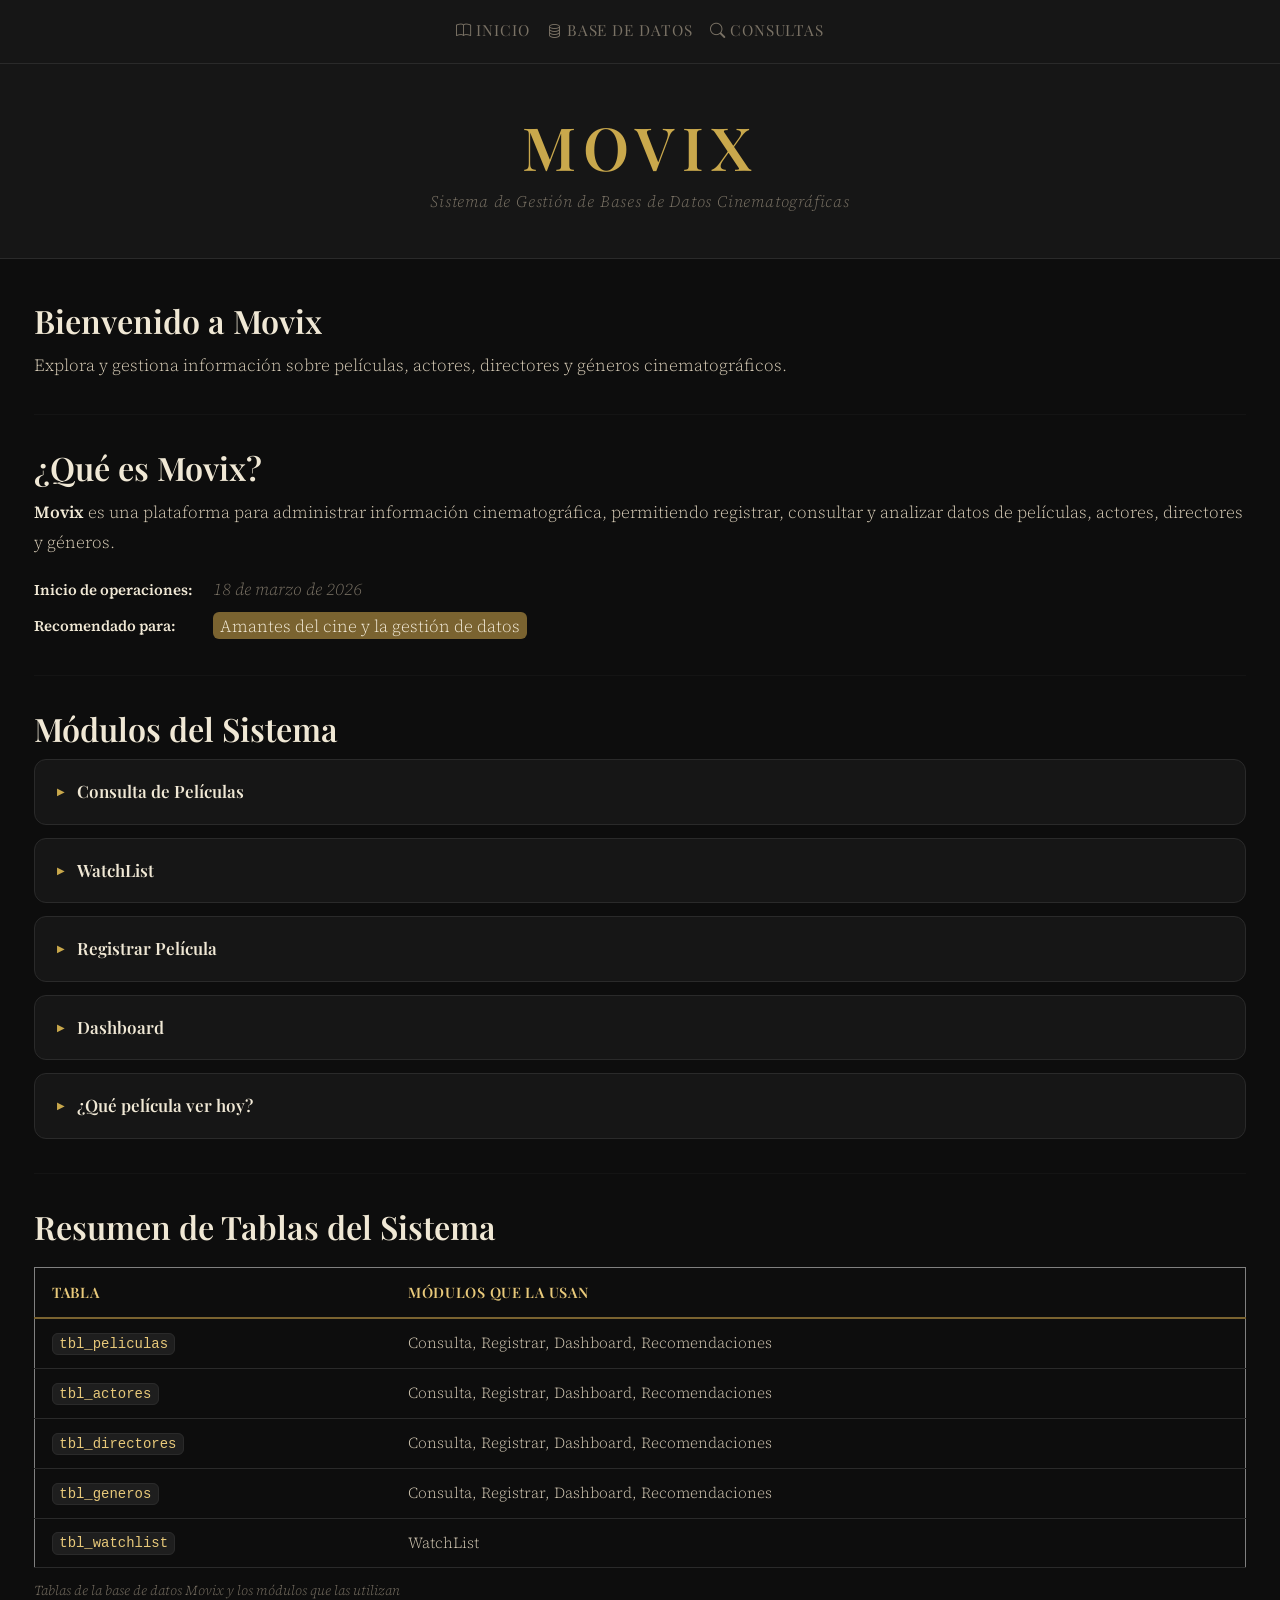
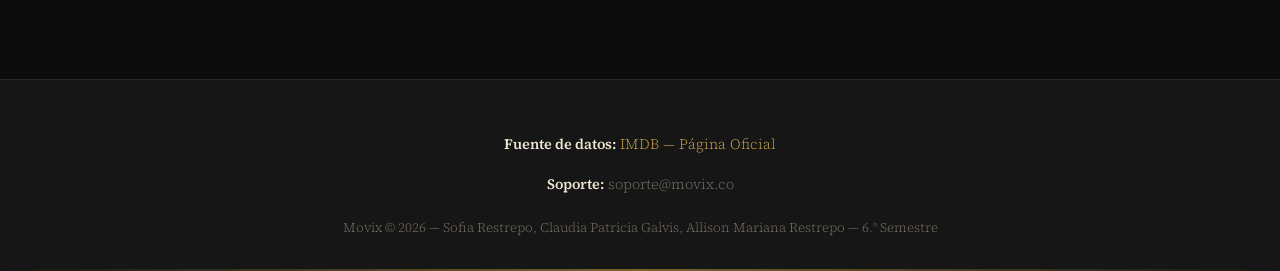
==== portal-bd-movies/index.html @ a79e31c7 "navbar en bootstrap y responsive en formulario.html" ====
<!DOCTYPE html>
<html lang="es">
<head>
    <meta charset="UTF-8">
    <meta name="viewport" content="width=device-width, initial-scale=1.0">
    <meta name="description" content="MOVIX — Sistema de gestión de información cinematográfica que permite registrar, consultar y analizar datos de películas">
    <meta name="keywords" content="base de datos, movies, peliculas, IMDB">
    <meta name="author" content="Sofia Restrepo, Claudia Patricia Galvis, Allison Mariana Restrepo — 6.° Semestre">

    <link rel="stylesheet" href="https://cdn.jsdelivr.net/npm/bootstrap@5.3.3/dist/css/bootstrap.min.css">

    <link href="https://cdn.jsdelivr.net/npm/bootstrap-icons/font/bootstrap-icons.css" rel="stylesheet">
    
    <link rel="stylesheet" href="../css/estilos.css">    <title>Movix — Gestión Cinematográfica</title>
</head>
<body>

    <header>
            <h1>Movix</h1>
            <p>Sistema de Gestión de Bases de Datos Cinematográficas</p>
    </header>

    <nav class="navbar navbar-expand-md fixed-top" style="background-color: var(--surface); border-bottom: 1px solid var(--border);">
        <div class="container">

            <a class="navbar-brand" href="#">Movix</a>

            <button class="navbar-toggler" type="button" data-bs-toggle="collapse" data-bs-target="#menu">
            <i class="bi bi-list" style="color: var(--gold); font-size: 2.5rem;"></i></span>
            </button>

            <div class="collapse navbar-collapse" id="menu">
            <ul class="navbar-nav mx-auto">
                <li class="nav-item">
                <a class="nav-link" href="index.html"><i class="bi bi-book me-1"></i>Inicio</a>
                </li>
                <li class="nav-item">
                <a class="nav-link" href="tablas.html"><i class="bi bi-database me-1"></i>Base de Datos</a>
                </li>
                <li class="nav-item">
                <a class="nav-link" href="formulario.html"><i class="bi bi-search me-1"></i>Consultas</a>
                </li>
            </ul>
            </div>

        </div>
    </nav>

    <main>

        <section aria-labelledby="bienvenida-titulo">
            <h2 id="bienvenida-titulo">Bienvenido a Movix</h2>
            <p>Explora y gestiona información sobre películas, actores, directores y géneros cinematográficos.</p>
            <hr>
        </section>

        <section aria-labelledby="que-es-titulo">
            <h2 id="que-es-titulo">¿Qué es Movix?</h2>
            <p>
                <strong>Movix</strong> es una plataforma para administrar información cinematográfica,
                permitiendo registrar, consultar y analizar datos de películas, actores, directores y géneros.
            </p>

            <dl>
                <dt><strong>Inicio de operaciones:</strong></dt>
                <dd><time datetime="2026-03-18">18 de marzo de 2026</time></dd>

                <dt><strong>Recomendado para:</strong></dt>
                <dd><mark>Amantes del cine y la gestión de datos</mark></dd>
            </dl>

            <hr>
        </section>

        <section aria-labelledby="modulos-titulo">
            <h2 id="modulos-titulo">Módulos del Sistema</h2>

            <details>
                <summary><strong>Consulta de Películas</strong></summary>
                <p>Permite consultar información detallada sobre películas,
                    incluyendo título, director, actores, género y calificación según IMDB.</p>
                <p><strong>Tablas relacionadas:</strong></p>
                <ul>
                    <li><code>tbl_peliculas</code></li>
                    <li><code>tbl_actores</code></li>
                    <li><code>tbl_directores</code></li>
                    <li><code>tbl_generos</code></li>
                </ul>
            </details>

            <details>
                <summary><strong>WatchList</strong></summary>
                <p>Permite a los usuarios agregar películas a una lista de seguimiento personalizada.</p>
                <p><strong>Tablas relacionadas:</strong></p>
                <ul>
                    <li><code>tbl_watchlist</code></li>
                </ul>
            </details>

            <details>
                <summary><strong>Registrar Película</strong></summary>
                <p>Permite al administrador agregar películas al catálogo del sistema.</p>
                <p><strong>Tablas relacionadas:</strong></p>
                <ul>
                    <li><code>tbl_peliculas</code></li>
                    <li><code>tbl_actores</code></li>
                    <li><code>tbl_directores</code></li>
                    <li><code>tbl_generos</code></li>
                </ul>
            </details>

            <details>
                <summary><strong>Dashboard</strong></summary>
                <p>Permite al usuario visualizar estadísticas y métricas sobre el catálogo de películas.</p>
                <p><strong>Tablas relacionadas:</strong></p>
                <ul>
                    <li><code>tbl_peliculas</code></li>
                    <li><code>tbl_actores</code></li>
                    <li><code>tbl_directores</code></li>
                    <li><code>tbl_generos</code></li>
                </ul>
            </details>

            <details>
                <summary><strong>¿Qué película ver hoy?</strong></summary>
                <p>Permite al usuario ver recomendaciones basadas en sus preferencias de género, director y actor.</p>
                <p><strong>Tablas relacionadas:</strong></p>
                <ul>
                    <li><code>tbl_peliculas</code></li>
                    <li><code>tbl_actores</code></li>
                    <li><code>tbl_directores</code></li>
                    <li><code>tbl_generos</code></li>
                </ul>
            </details>

            <hr>
        </section>

        <section aria-labelledby="tablas-titulo">
            <h2 id="tablas-titulo">Resumen de Tablas del Sistema</h2>
            <table border="1">
                <caption>Tablas de la base de datos Movix y los módulos que las utilizan</caption>
                <thead>
                    <tr>
                        <th scope="col">Tabla</th>
                        <th scope="col">Módulos que la usan</th>
                    </tr>
                </thead>
                <tbody>
                    <tr>
                        <td><code>tbl_peliculas</code></td>
                        <td>Consulta, Registrar, Dashboard, Recomendaciones</td>
                    </tr>
                    <tr>
                        <td><code>tbl_actores</code></td>
                        <td>Consulta, Registrar, Dashboard, Recomendaciones</td>
                    </tr>
                    <tr>
                        <td><code>tbl_directores</code></td>
                        <td>Consulta, Registrar, Dashboard, Recomendaciones</td>
                    </tr>
                    <tr>
                        <td><code>tbl_generos</code></td>
                        <td>Consulta, Registrar, Dashboard, Recomendaciones</td>
                    </tr>
                    <tr>
                        <td><code>tbl_watchlist</code></td>
                        <td>WatchList</td>
                    </tr>
                </tbody>
            </table>
        </section>

    </main>

    <footer>
        <hr>
        <p>
            <strong>Fuente de datos:</strong>
            <a href="https://www.imdb.com/es/" target="_blank">
                IMDB — Página Oficial
            </a>
        </p>
        <address>
            <strong>Soporte:</strong> soporte@movix.co
        </address>
        <p><small>Movix &copy; 2026 — Sofia Restrepo, Claudia Patricia Galvis, Allison Mariana Restrepo &mdash; 6.° Semestre</small></p>
    </footer>

    <script src="https://cdn.jsdelivr.net/npm/bootstrap@5.3.3/dist/js/bootstrap.bundle.min.js"></script>
</body>
</html>
---- css/estilos.css ----
/* ============================================================
   MOVIX — Gestión Cinematográfica
   Paleta: Sala de cine — negro profundo, crema cálida, ámbar dorado
   Tipografía: Playfair Display (display) + Source Serif 4 (body)
   ============================================================ */

@import url('https://fonts.googleapis.com/css2?family=Playfair+Display:wght@400;600;700&family=Source+Serif+4:ital,wght@0,300;0,400;1,300&display=swap');

/* ── Variables ─────────────────────────────────────────────── */
:root {
  --bg:          #0d0d0d;
  --surface:     #161616;
  --surface-2:   #1e1e1e;
  --border:      #2a2a2a;

  --gold:        #c9a84c;
  --gold-light:  #e8c97a;
  --gold-dim:    #7a6330;

  --cream:       #f0e8d5;
  --text:        #d4c9b4;
  --text-muted:  #7a7265;

  --font-display: 'Playfair Display', Georgia, serif;
  --font-body:    'Source Serif 4', Georgia, serif;

  --radius:      6px;
  --radius-lg:   12px;
  --transition:  180ms ease;
  
  --nav-height:    60px;
  --nav-height-2:  140px;
  
}

/* ── Reset básico ──────────────────────────────────────────── */
*, *::before, *::after {
  box-sizing: border-box;
  margin: 0;
  padding: 0;
}

/* ── Base ──────────────────────────────────────────────────── */
html {
  font-size: 17px;
  scroll-behavior: smooth;
}

body {
  background-color: var(--bg);
  color: var(--text);
  font-family: var(--font-body);
  font-weight: 300;
  line-height: 1.75;
  min-height: 100vh;
  display: flex;
  flex-direction: column;
  padding-top: var(--nav-height);
}

/* ── Tipografía ────────────────────────────────────────────── */
h1, h2, h3, h4 {
  font-family: var(--font-display);
  color: var(--cream);
  line-height: 1.2;
  font-weight: 600;
}

h1 { font-size: clamp(2.4rem, 5vw, 3.5rem); letter-spacing: 0.04em; }
h2 { font-size: clamp(1.4rem, 3vw, 1.9rem); margin-bottom: 0.6rem; }
h3 { font-size: 1.2rem; }

p { margin-bottom: 0.9rem; }
p:last-child { margin-bottom: 0; }

a {
  color: var(--gold);
  text-decoration: none;
  transition: color var(--transition);
}
a:hover { color: var(--gold-light); text-decoration: underline; }

strong { color: var(--cream); font-weight: 600; }
code {
  font-family: 'Courier New', monospace;
  font-size: 0.82rem;
  background: var(--surface-2);
  color: var(--gold-light);
  padding: 0.15em 0.45em;
  border-radius: var(--radius);
  border: 1px solid var(--border);
}
mark {
  background: var(--gold-dim);
  color: var(--cream);
  padding: 0.1em 0.4em;
  border-radius: var(--radius);
}
time { color: var(--text-muted); font-style: italic; }

/* ── Divisores ─────────────────────────────────────────────── */
hr {
  border: none;
  border-top: 1px solid var(--border);
  margin: 2rem 0;
}

/* ── Header ────────────────────────────────────────────────── */
header {
  background: var(--surface);
  border-bottom: 1px solid var(--border);
  text-align: center;
  padding: 3rem 2rem 2.5rem;
  position: relative;
  overflow: hidden;

}

/* Decoración: raya dorada superior */
header::before {
  content: '';
  position: absolute;
  top: 0; left: 0; right: 0;
  height: 3px;
  background: linear-gradient(90deg, transparent, var(--gold), transparent);
}

header h1 {
  color: var(--gold);
  letter-spacing: 0.12em;
  text-transform: uppercase;
  margin-bottom: 0.3rem;
}

header p {
  color: var(--text-muted);
  font-style: italic;
  font-size: 0.95rem;
  letter-spacing: 0.05em;
  margin: 0;
}

/* ── Nav ───────────────────────────────────────────────────── */
/* NAV contenedor */
.navbar {
  background: var(--surface) !important;
  padding: 0 2rem;
  border-bottom: 1px solid var(--border);
}

/* UL */
.navbar-nav {
  max-width: 860px;
  margin: 0 auto;
}

/* LINKS (aquí está la clave) */
.navbar .nav-link {
  padding: 1rem 1.4rem;
  color: var(--text-muted) !important;
  font-family: var(--font-display);
  font-size: 0.9rem;
  letter-spacing: 0.06em;
  text-transform: uppercase;
  border-bottom: 2px solid transparent;
  transition: color var(--transition), border-color var(--transition);
}

/* HOVER */
.navbar .nav-link:hover,
.navbar .nav-link:focus {
  color: var(--gold) !important;
  border-bottom-color: var(--gold);
}

/* ── Main ──────────────────────────────────────────────────── */
main {
  flex: 1;
  width: 100%;
  margin: 0 auto;
  padding: 2.5rem 2rem;
}

/* ── Sections ──────────────────────────────────────────────── */
section {
  margin-bottom: 1.5rem;
}

/* ── DL (definiciones) ─────────────────────────────────────── */
dl {
  display: grid;
  grid-template-columns: auto 1fr;
  gap: 0.4rem 1.2rem;
  margin: 1rem 0;
}
dt { color: var(--text-muted); font-size: 0.88rem; align-self: center; }
dd { margin: 0; }

/* ── Details / Summary ─────────────────────────────────────── */
details {
  background: var(--surface);
  border: 1px solid var(--border);
  border-radius: var(--radius-lg);
  margin-bottom: 0.75rem;
  transition: border-color var(--transition);
}

details:hover { border-color: var(--gold-dim); }
details[open] { border-color: var(--gold-dim); }

summary {
  padding: 1rem 1.3rem;
  cursor: pointer;
  list-style: none;
  display: flex;
  align-items: center;
  gap: 0.7rem;
  color: var(--cream);
  font-family: var(--font-display);
  font-size: 1rem;
  user-select: none;
}

summary::-webkit-details-marker { display: none; }

/* Ícono personalizado ▶ / ▼ */
summary::before {
  content: '▶';
  font-size: 0.6rem;
  color: var(--gold);
  transition: transform var(--transition);
  flex-shrink: 0;
}
details[open] > summary::before { transform: rotate(90deg); }

details > *:not(summary) {
  padding: 0 1.3rem 1.2rem;
}

details ul {
  list-style: none;
  margin-top: 0.6rem;
  display: flex;
  flex-wrap: wrap;
  gap: 0.4rem;
}

details ul li { display: inline; }

.navbar .nav-link:hover,
.navbar .nav-link:focus {
  text-decoration: none;
}

.navbar-brand {
  display: none;
}

/* ── Tabla ─────────────────────────────────────────────────── */
table {
  width: 100%;
  border-collapse: collapse;
  margin-top: 1.2rem;
  font-size: 0.9rem;
}

caption {
  caption-side: bottom;
  text-align: left;
  color: var(--text-muted);
  font-style: italic;
  font-size: 0.8rem;
  padding-top: 0.6rem;
}

thead tr {
  border-bottom: 2px solid var(--gold-dim);
}

th {
  font-family: var(--font-display);
  font-weight: 600;
  color: var(--gold-light);
  text-align: left;
  padding: 0.7rem 1rem;
  font-size: 0.85rem;
  letter-spacing: 0.05em;
  text-transform: uppercase;
}

td {
  padding: 0.65rem 1rem;
  border-bottom: 1px solid var(--border);
  color: var(--text);
}

tbody tr:hover td {
  background: var(--surface);
  color: var(--cream);
}

/* ── Footer ────────────────────────────────────────────────── */
footer {
  background: var(--surface);
  border-top: 1px solid var(--border);
  padding: 1.8rem 2rem;
  text-align: center;
  position: relative;
}

footer::before {
  content: '';
  position: absolute;
  bottom: 0; left: 0; right: 0;
  height: 2px;
  background: linear-gradient(90deg, transparent, var(--gold-dim), transparent);
}

footer hr { margin: 0 0 1.2rem; }
footer p, footer address { font-size: 0.85rem; color: var(--text-muted); font-style: normal; }
footer small { font-size: 0.78rem; }
footer a { font-size: 0.85rem; }

/* ── Forms ────────────────────────────────────────────── */
form {
  flex-direction: column;
  gap: 1.2rem;
  max-width: 520px;
}

.form-group {
  display: flex;
  flex-direction: column;
  gap: 0.45rem;
}

form label {
  font-size: 0.88rem;
  color: var(--text-muted);
  letter-spacing: 0.04em;
  text-transform: uppercase;
}

form input[type="text"],
form input[type="search"],
form input[type="email"],
form select,
form textarea {
  background: var(--surface-2);
  border: 1px solid var(--border);
  border-radius: var(--radius);
  color: var(--cream);
  font-family: var(--font-body);
  font-size: 0.95rem;
  padding: 0.65rem 1rem;
  outline: none;
  transition: border-color var(--transition), box-shadow var(--transition);
  width: 100%;
}

form input::placeholder { color: var(--text-muted); }

form input:focus,
form select:focus,
form textarea:focus {
  border-color: var(--gold-dim);
  box-shadow: 0 0 0 3px rgba(122, 99, 48, 0.25);
}

form button[type="submit"] {
  align-self: flex-start;
  background: transparent;
  border: 1px solid var(--gold-dim);
  border-radius: var(--radius);
  color: var(--gold);
  cursor: pointer;
  font-family: var(--font-display);
  font-size: 0.85rem;
  letter-spacing: 0.08em;
  padding: 0.65rem 1.6rem;
  text-transform: uppercase;
  transition: background var(--transition), color var(--transition), border-color var(--transition);
  margin-top: 1.2em;
}

form button[type="submit"]:hover {
  background: var(--gold);
  color: var(--bg);
  border-color: var(--gold);
}

form button[type="submit"]:active {
  background: var(--gold-light);
  border-color: var(--gold-light);
}



#tabla-peliculas {
  scroll-margin-top: 40vh;
}

#tabla-generos {
  scroll-margin-top: 40vh;
}

#tabla-peliculas-generos {
  scroll-margin-top: 40vh;
}

#tabla-personas {
  scroll-margin-top: 40vh;
}

#tabla-peliculas-cast {
  scroll-margin-top: 40vh;
}

#tabla-peliculas-directores {
  scroll-margin-top: 40vh;
}

/* ── Scrollbar de tablas ─────────────────────────────────────── */
table::-webkit-scrollbar {
  height: 6px;
}

table::-webkit-scrollbar-track {
  background: var(--surface-2);
  border-radius: var(--radius);
}

table::-webkit-scrollbar-thumb {
  background: var(--gold-dim);
  border-radius: var(--radius);
}

table::-webkit-scrollbar-thumb:hover {
  background: var(--gold);
}

/* Firefox */
table {
  scrollbar-width: thin;
  scrollbar-color: var(--gold-dim) var(--surface-2);
}
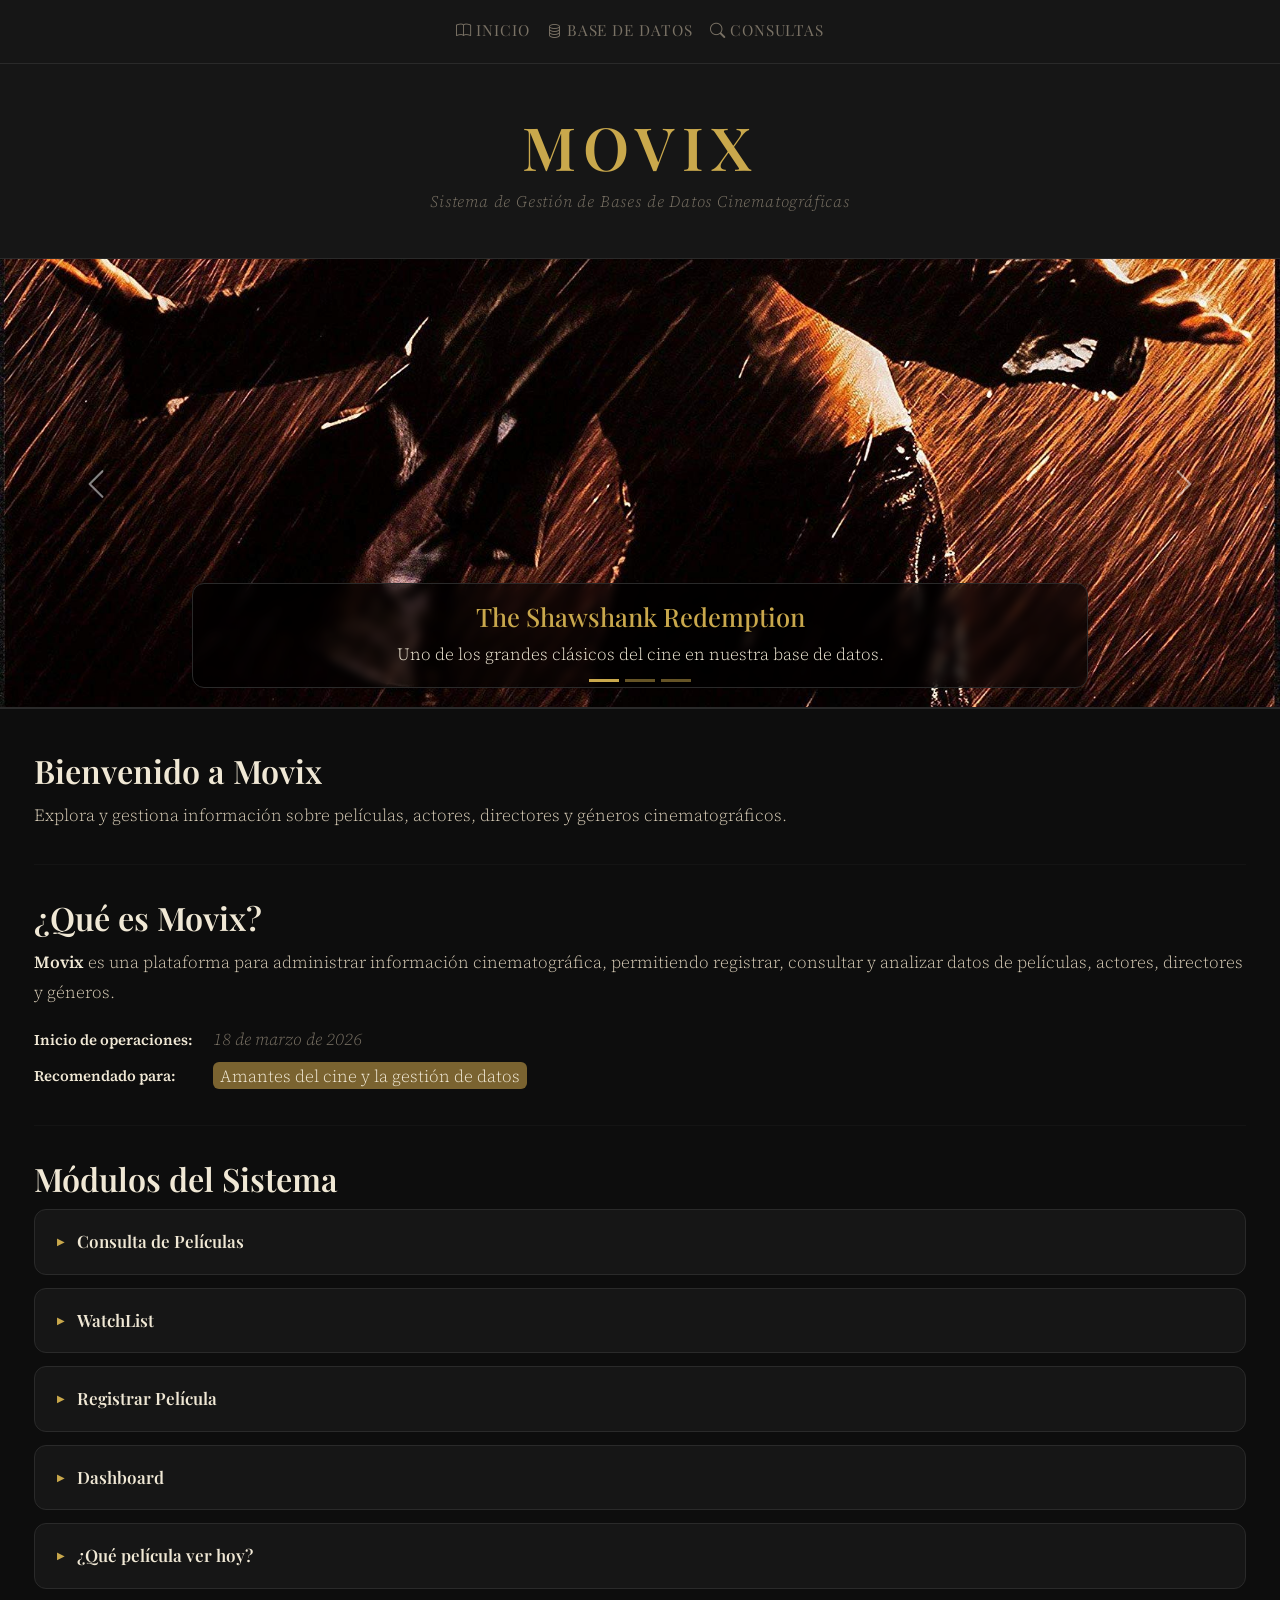
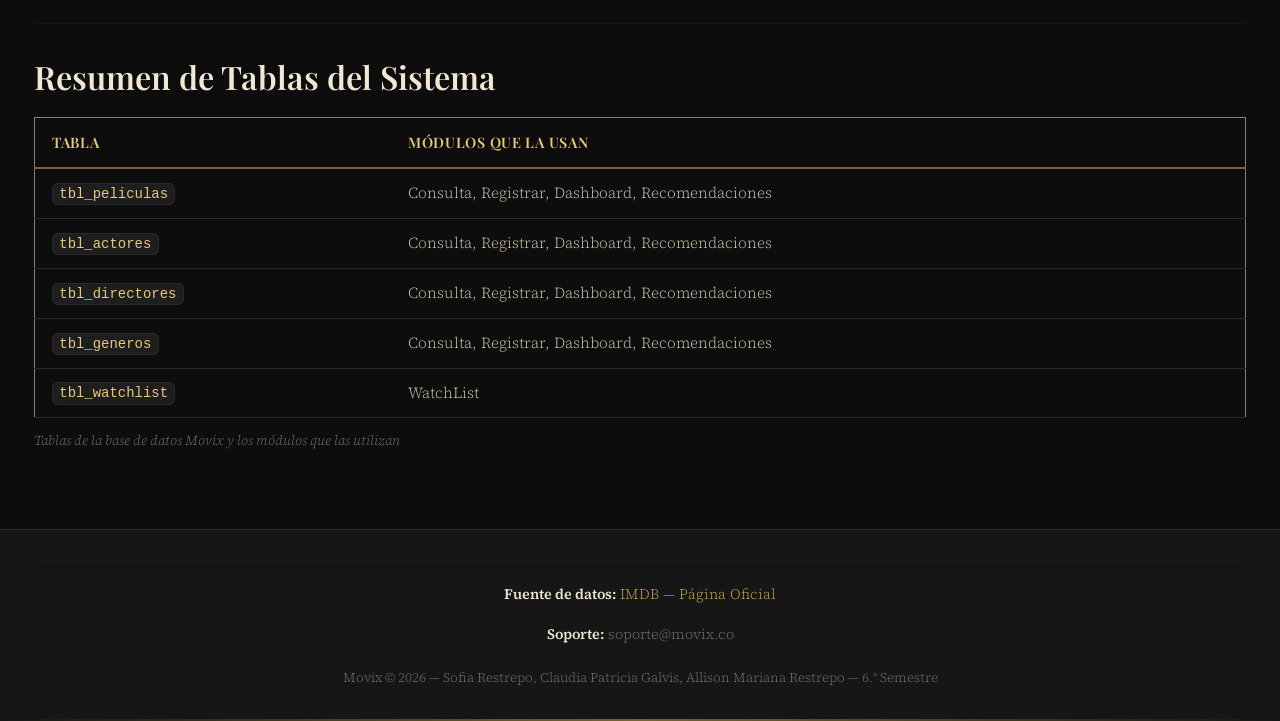
==== commit 08dcc2ee: "Se agrega carrusel a la pagina de inicio" ====
--- a/portal-bd-movies/index.html
+++ b/portal-bd-movies/index.html
@@ -19,6 +19,48 @@
             <h1>Movix</h1>
             <p>Sistema de Gestión de Bases de Datos Cinematográficas</p>
     </header>
+
+    <!-- Carrusel de Bootstrap -->
+    <div id="carouselMovies" class="carousel slide" data-bs-ride="carousel">
+        <div class="carousel-indicators">
+            <button type="button" data-bs-target="#carouselMovies" data-bs-slide-to="0" class="active" aria-current="true" aria-label="Slide 1"></button>
+            <button type="button" data-bs-target="#carouselMovies" data-bs-slide-to="1" aria-label="Slide 2"></button>
+            <button type="button" data-bs-target="#carouselMovies" data-bs-slide-to="2" aria-label="Slide 3"></button>
+        </div>
+        <div class="carousel-inner">
+            <div class="carousel-item active">
+                <img src="../img/shawshank.jpg" class="d-block w-100 carousel-img" alt="The Shawshank Redemption">
+                <div class="carousel-caption d-none d-md-block">
+                    <h5>The Shawshank Redemption</h5>
+                    <p>Uno de los grandes clásicos del cine en nuestra base de datos.</p>
+                </div>
+            </div>
+            <div class="carousel-item">
+                <div class="d-block w-100 carousel-img bg-dark d-flex align-items-center justify-content-center">
+                    <i class="bi bi-film text-warning display-1"></i>
+                </div>
+                <div class="carousel-caption d-none d-md-block">
+                    <h5>Gestión Cinematográfica</h5>
+                    <p>Administra películas, actores y directores eficientemente.</p>
+                </div>
+            </div>
+            <div class="carousel-item">
+                <img src="../img/diagrama-bd.png" class="d-block w-100 carousel-img" alt="Diagrama BD">
+                <div class="carousel-caption d-none d-md-block">
+                    <h5>Estructura de Datos</h5>
+                    <p>Visualiza la organización de nuestra base de datos relacional.</p>
+                </div>
+            </div>
+        </div>
+        <button class="carousel-control-prev" type="button" data-bs-target="#carouselMovies" data-bs-slide="prev">
+            <span class="carousel-control-prev-icon" aria-hidden="true"></span>
+            <span class="visually-hidden">Anterior</span>
+        </button>
+        <button class="carousel-control-next" type="button" data-bs-target="#carouselMovies" data-bs-slide="next">
+            <span class="carousel-control-next-icon" aria-hidden="true"></span>
+            <span class="visually-hidden">Siguiente</span>
+        </button>
+    </div>
 
     <nav class="navbar navbar-expand-md fixed-top" style="background-color: var(--surface); border-bottom: 1px solid var(--border);">
         <div class="container">
--- a/css/estilos.css
+++ b/css/estilos.css
@@ -105,6 +105,36 @@
   margin: 2rem 0;
 }
 
+/* ── Carrusel Custom ───────────────────────────────────────── */
+.carousel-img {
+  height: 450px;
+  object-fit: cover;
+  border-bottom: 2px solid var(--border);
+}
+
+.carousel-caption {
+  background: rgba(0, 0, 0, 0.6);
+  backdrop-filter: blur(5px);
+  border-radius: var(--radius-lg);
+  padding: 1rem 2rem;
+  border: 1px solid var(--border);
+}
+
+.carousel-caption h5 {
+  color: var(--gold);
+  font-family: var(--font-display);
+  font-size: 1.5rem;
+}
+
+.carousel-caption p {
+  color: var(--cream);
+  margin-bottom: 0;
+}
+
+.carousel-indicators [data-bs-target] {
+  background-color: var(--gold);
+}
+
 /* ── Header ────────────────────────────────────────────────── */
 header {
   background: var(--surface);
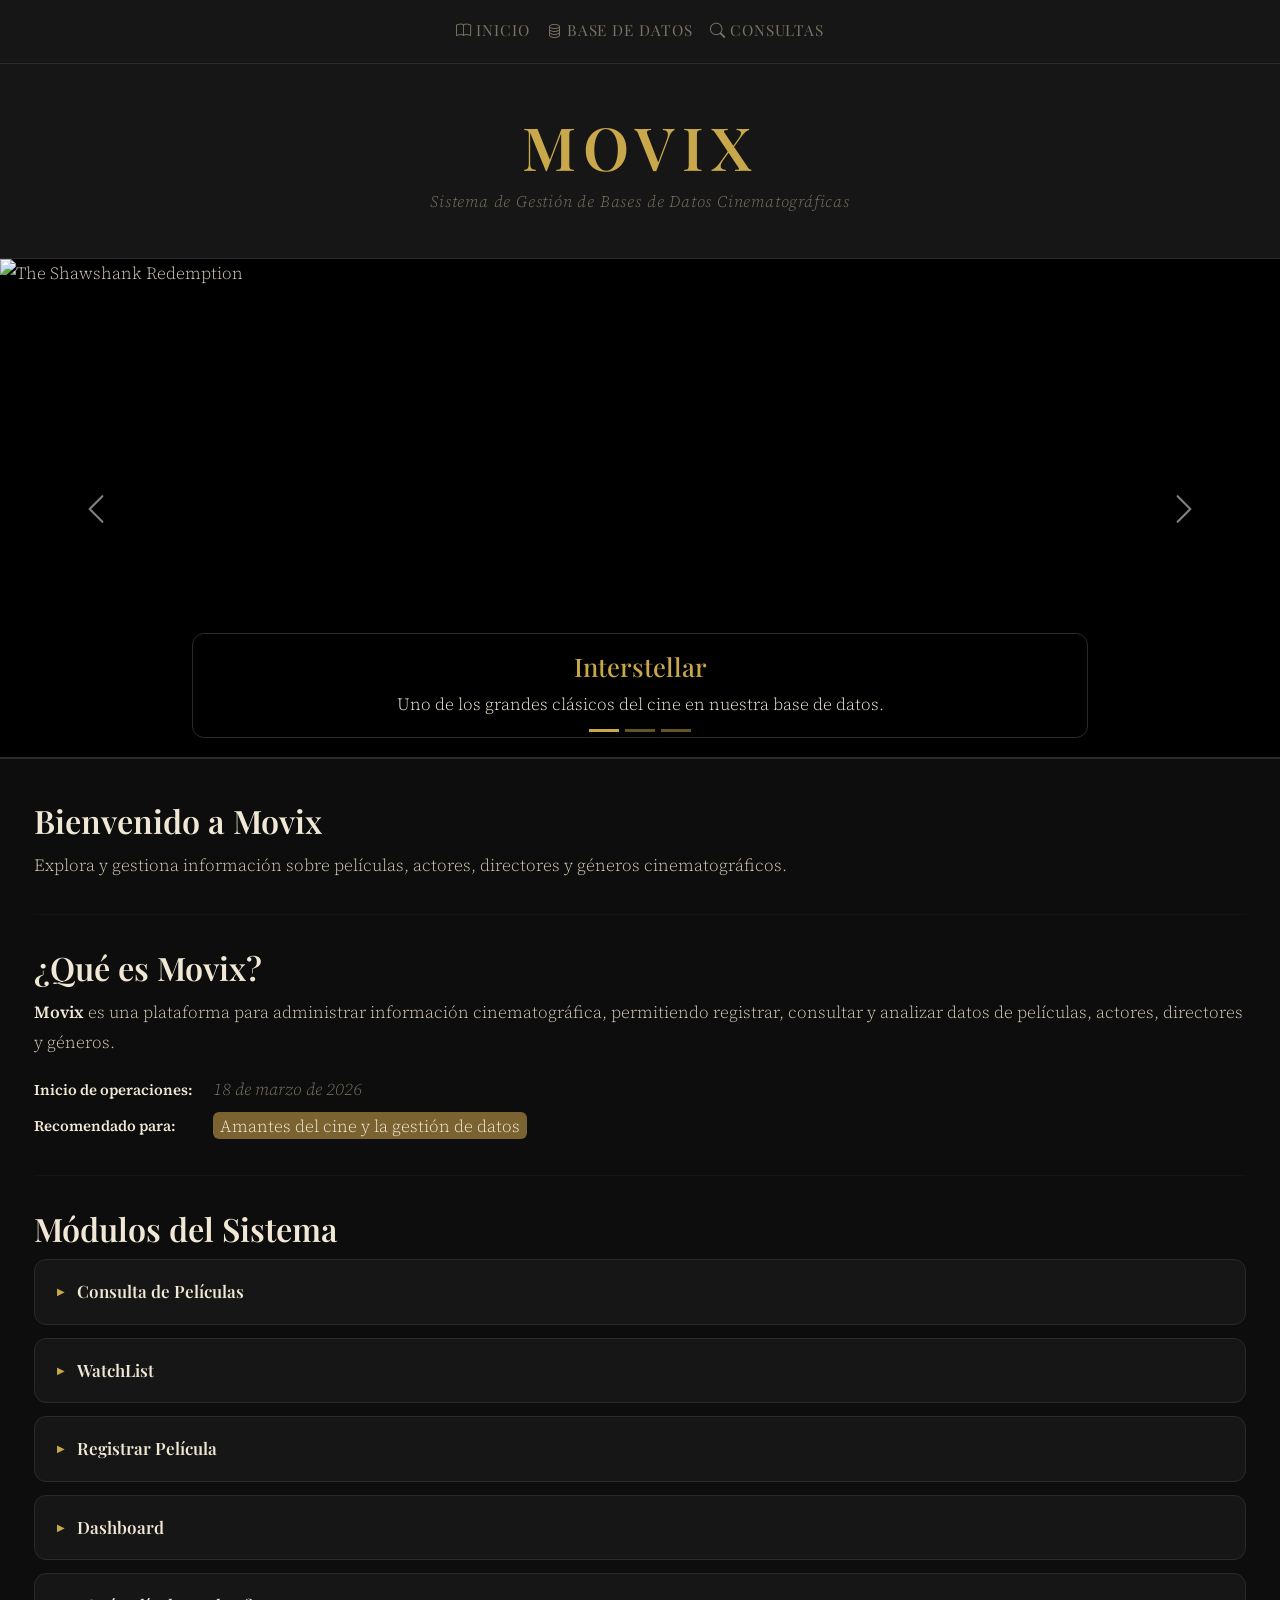
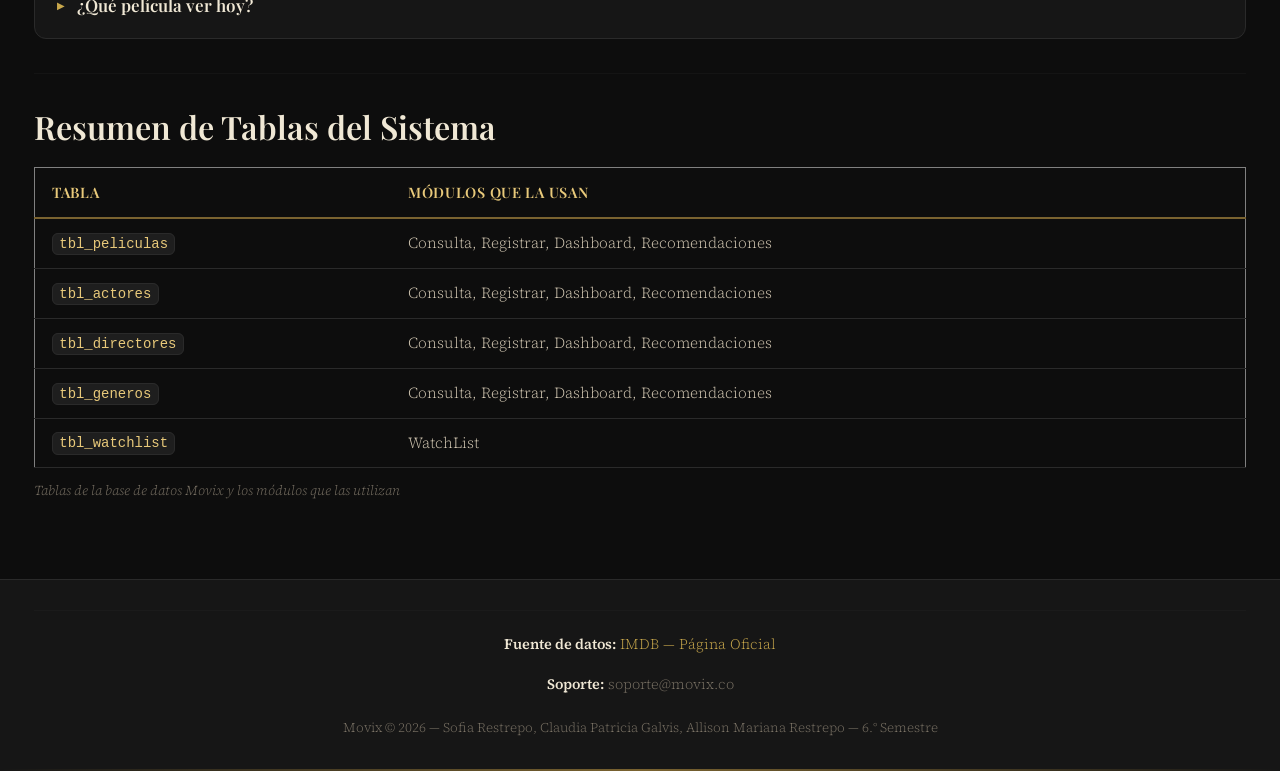
==== commit 1425ffea: "Se actualizan las imagenes del carrusel del inicio" ====
--- a/portal-bd-movies/index.html
+++ b/portal-bd-movies/index.html
@@ -29,26 +29,24 @@
         </div>
         <div class="carousel-inner">
             <div class="carousel-item active">
-                <img src="../img/shawshank.jpg" class="d-block w-100 carousel-img" alt="The Shawshank Redemption">
+                <img src="../img/inter.jpg" class="d-block w-100 carousel-img" alt="The Shawshank Redemption">
                 <div class="carousel-caption d-none d-md-block">
-                    <h5>The Shawshank Redemption</h5>
+                    <h5>Interstellar</h5>
                     <p>Uno de los grandes clásicos del cine en nuestra base de datos.</p>
                 </div>
             </div>
             <div class="carousel-item">
-                <div class="d-block w-100 carousel-img bg-dark d-flex align-items-center justify-content-center">
-                    <i class="bi bi-film text-warning display-1"></i>
+                <img src="../img/barbie.jpg" class="d-block w-100 carousel-img" alt="The Shawshank Redemption">
+                <div class="carousel-caption d-none d-md-block">
+                    <h5>Barbie</h5>
+                    <p>Una de las mejores actrices del cine en nuestra base de datos.</p>
                 </div>
+            </div>
+            <div class="carousel-item">
+                <img src="../img/chihiro.jpg" class="d-block w-100 carousel-img" alt="Chihiro">
                 <div class="carousel-caption d-none d-md-block">
-                    <h5>Gestión Cinematográfica</h5>
-                    <p>Administra películas, actores y directores eficientemente.</p>
-                </div>
-            </div>
-            <div class="carousel-item">
-                <img src="../img/diagrama-bd.png" class="d-block w-100 carousel-img" alt="Diagrama BD">
-                <div class="carousel-caption d-none d-md-block">
-                    <h5>Estructura de Datos</h5>
-                    <p>Visualiza la organización de nuestra base de datos relacional.</p>
+                    <h5>Chihiro</h5>
+                    <p>Una de las mejores películas del cine en nuestra base de datos.</p>
                 </div>
             </div>
         </div>
--- a/css/estilos.css
+++ b/css/estilos.css
@@ -106,9 +106,14 @@
 }
 
 /* ── Carrusel Custom ───────────────────────────────────────── */
+.carousel-item {
+  background-color: #000;
+}
+
 .carousel-img {
-  height: 450px;
+  height: 500px;
   object-fit: cover;
+  object-position: top; /* Ajustar para que se vea la parte superior */
   border-bottom: 2px solid var(--border);
 }
 
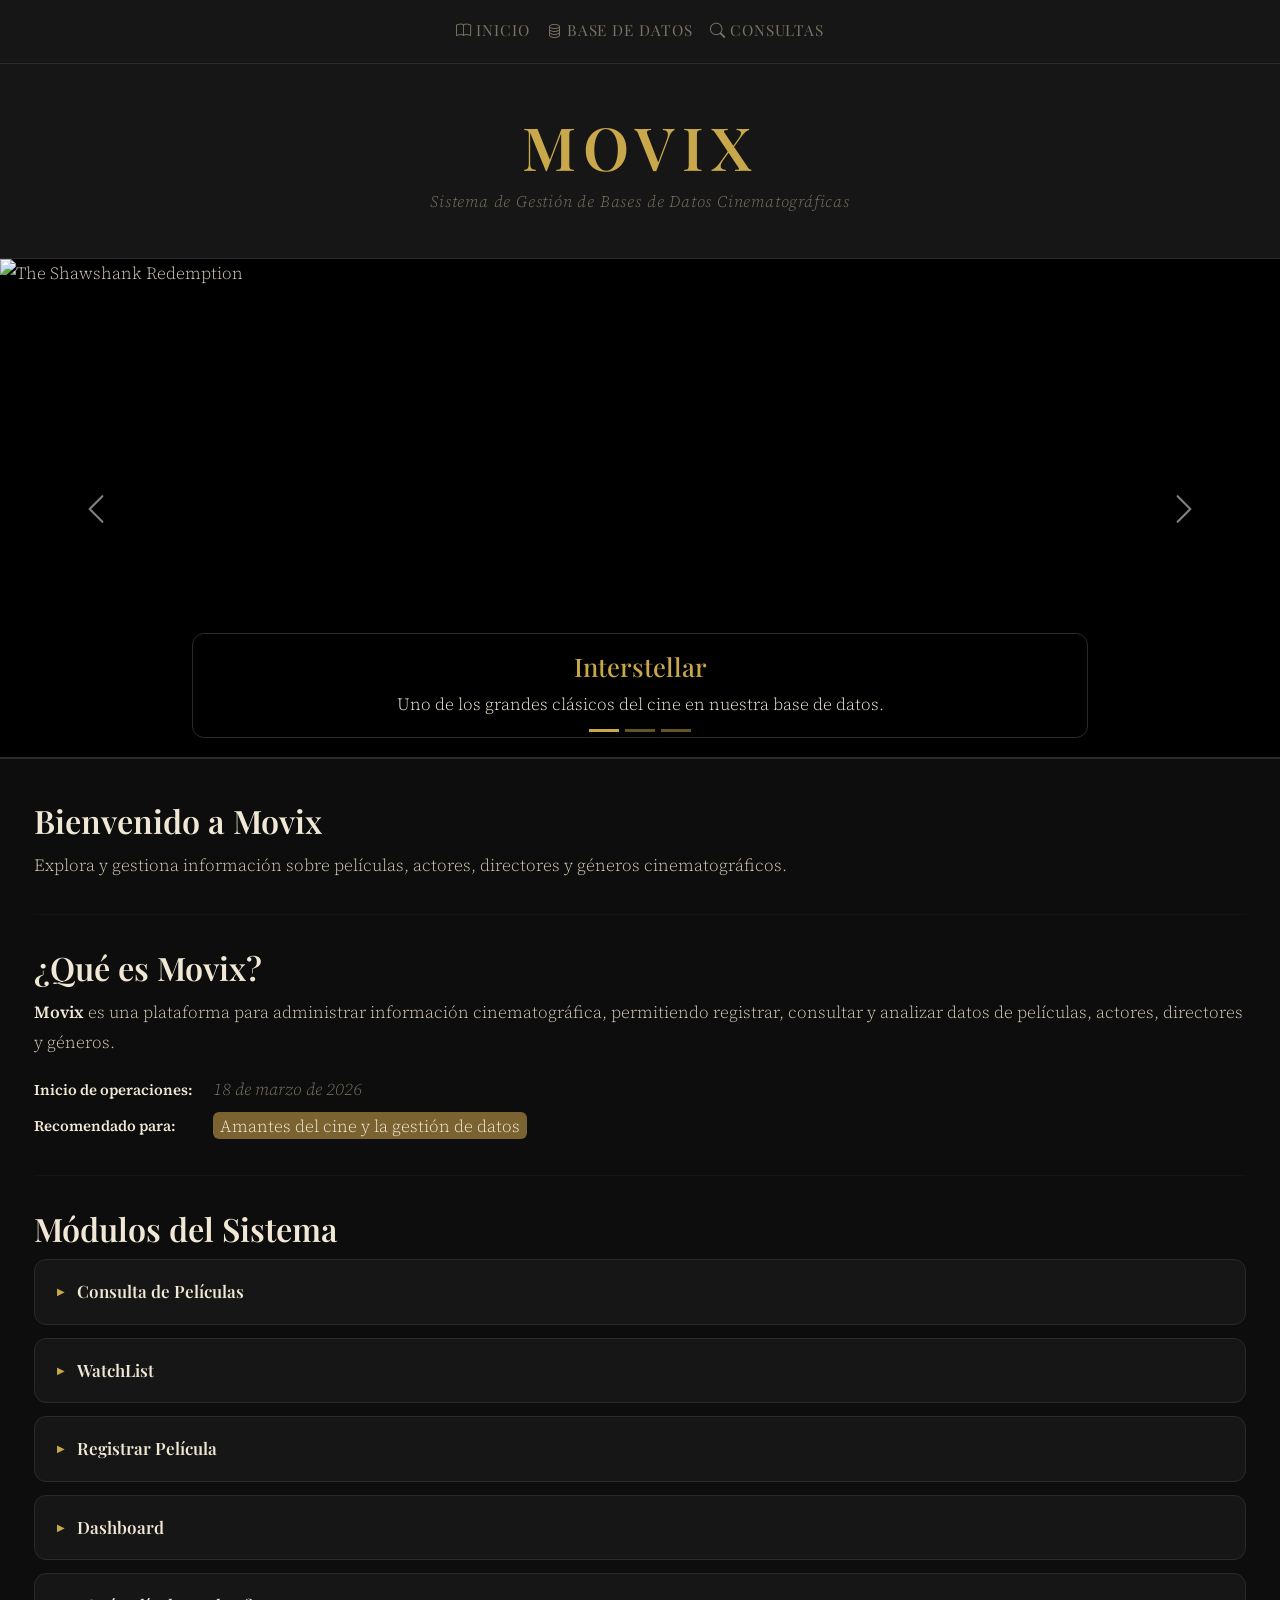
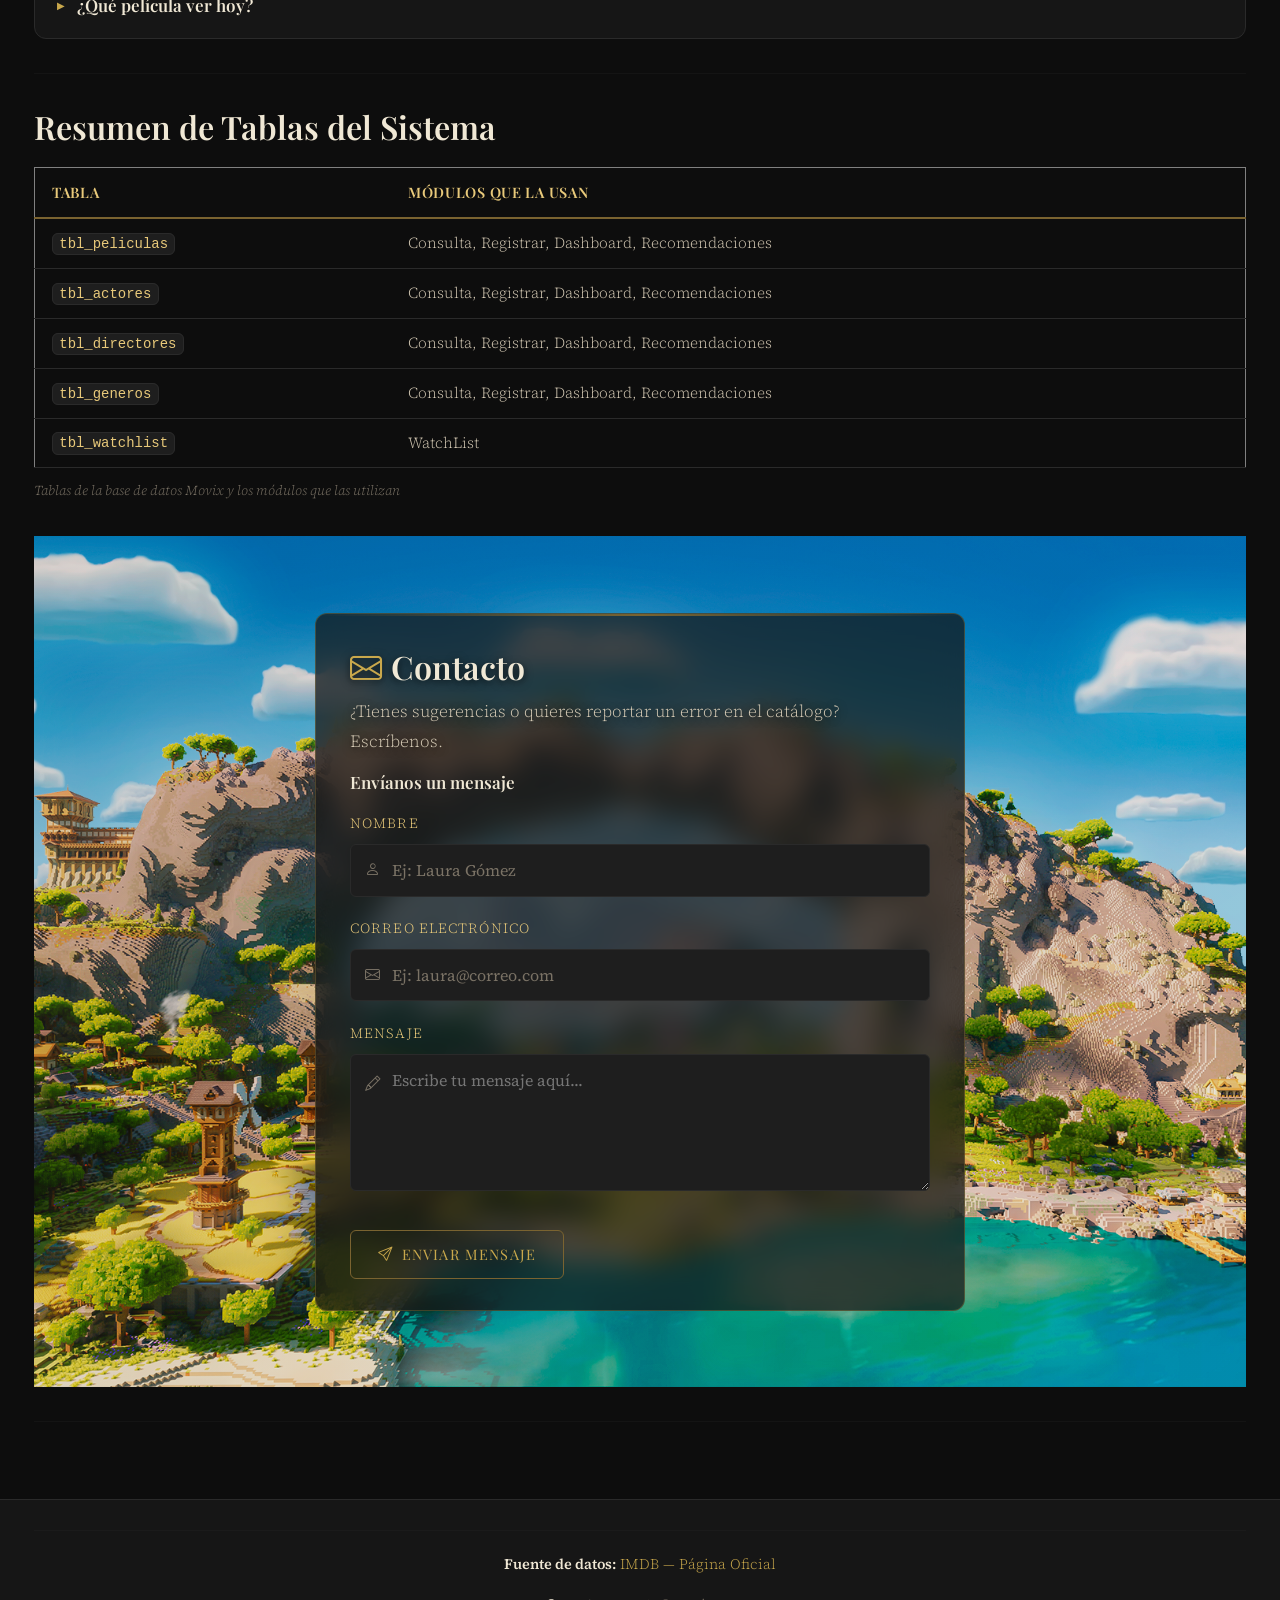
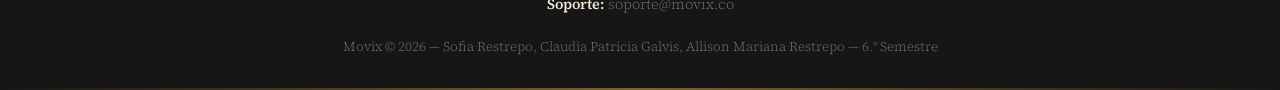
==== commit 73e1f764: "Formulario de contacto, y primeros pasos js" ====
--- a/portal-bd-movies/index.html
+++ b/portal-bd-movies/index.html
@@ -211,6 +211,59 @@
             </table>
         </section>
 
+        <section aria-labelledby="contacto-titulo" class="contacto-section">
+            <div class="contacto-bg">
+                <img src="../img/minecraft.png" alt="" class="contacto-bg-img" aria-hidden="true">
+                <div class="contacto-overlay"></div>
+
+                <div class="contacto-inner">
+                    
+
+                    <div class="form-card contacto-card">
+
+                        <h2 id="contacto-titulo">
+                            <i class="bi bi-envelope me-2" style="color:var(--gold);"></i>Contacto
+                        </h2>
+                    <p>¿Tienes sugerencias o quieres reportar un error en el catálogo? Escríbenos.</p>
+
+                        
+                        <h3 class="form-card-title">Envíanos un mensaje</h3>
+                        <form class="form-card-body">
+                            <div class="form-group">
+                                <label for="contacto-nombre">Nombre</label>
+                                <div class="input-icon-wrap">
+                                    <i class="bi bi-person"></i>
+                                    <input type="text" id="contacto-nombre" name="nombre"
+                                        placeholder="Ej: Laura Gómez" required>
+                                </div>
+                            </div>
+                            <div class="form-group">
+                                <label for="contacto-email">Correo electrónico</label>
+                                <div class="input-icon-wrap">
+                                    <i class="bi bi-envelope"></i>
+                                    <input type="email" id="contacto-email" name="email"
+                                        placeholder="Ej: laura@correo.com" required>
+                                </div>
+                            </div>
+                            <div class="form-group">
+                                <label for="contacto-mensaje">Mensaje</label>
+                                <div class="input-icon-wrap">
+                                    <i class="bi bi-pencil" style="top:1rem; transform:none;"></i>
+                                    <textarea id="contacto-mensaje" name="mensaje" rows="4"
+                                        placeholder="Escribe tu mensaje aquí..." required
+                                        style="padding-top:0.65rem; resize:vertical;"></textarea>
+                                </div>
+                            </div>
+                            <button type="submit">
+                                <i class="bi bi-send me-2"></i>Enviar Mensaje
+                            </button>
+                        </form>
+                    </div>
+                </div>
+            </div>
+            <hr>
+        </section>
+
     </main>
 
     <footer>
@@ -228,5 +281,6 @@
     </footer>
 
     <script src="https://cdn.jsdelivr.net/npm/bootstrap@5.3.3/dist/js/bootstrap.bundle.min.js"></script>
+    <script src="../js/script.js"></script>
 </body>
 </html>
--- a/css/estilos.css
+++ b/css/estilos.css
@@ -357,25 +357,59 @@
 footer a { font-size: 0.85rem; }
 
 /* ── Forms ────────────────────────────────────────────── */
-form {
-  flex-direction: column;
-  gap: 1.2rem;
+.form-card {
+  background: var(--surface);
+  border: 1px solid var(--border);
+  border-radius: var(--radius-lg);
+  padding: 2rem 2rem 1.8rem;
   max-width: 520px;
-}
-
-.form-group {
-  display: flex;
-  flex-direction: column;
-  gap: 0.45rem;
-}
-
+  margin: 1.5rem 0;
+  position: relative;
+  overflow: hidden;
+}
+.form-card::before {
+  content: '';
+  position: absolute;
+  top: 0; left: 0; right: 0;
+  height: 2px;
+  background: linear-gradient(90deg, transparent, var(--gold-dim), transparent);
+}
+.form-card-icon-wrap {
+  width: 48px; height: 48px;
+  background: rgba(201,168,76,0.1);
+  border: 1px solid var(--gold-dim);
+  border-radius: var(--radius);
+  display: flex; align-items: center; justify-content: center;
+  font-size: 1.4rem;
+  color: var(--gold);
+  margin-bottom: 0.8rem;
+}
+.form-card-title {
+  color: var(--cream);
+  font-family: var(--font-display);
+  font-size: 1rem;
+  margin-bottom: 1.2rem;
+  font-weight: 600;
+}
+.form-card-body { display: flex; flex-direction: column; gap: 1.2rem; }
+
+.form-group { display: flex; flex-direction: column; gap: 0.45rem; }
 form label {
-  font-size: 0.88rem;
+  font-size: 0.83rem;
   color: var(--text-muted);
-  letter-spacing: 0.04em;
+  letter-spacing: 0.05em;
   text-transform: uppercase;
 }
-
+.input-icon-wrap { position: relative; }
+.input-icon-wrap i {
+  position: absolute;
+  left: 0.9rem;
+  top: 50%;
+  transform: translateY(-50%);
+  color: var(--text-muted);
+  font-size: 0.9rem;
+  pointer-events: none;
+}
 form input[type="text"],
 form input[type="search"],
 form input[type="email"],
@@ -387,20 +421,15 @@
   color: var(--cream);
   font-family: var(--font-body);
   font-size: 0.95rem;
-  padding: 0.65rem 1rem;
+  padding: 0.65rem 1rem 0.65rem 2.4rem;
   outline: none;
   transition: border-color var(--transition), box-shadow var(--transition);
   width: 100%;
 }
-
 form input::placeholder { color: var(--text-muted); }
-
 form input:focus,
 form select:focus,
-form textarea:focus {
-  border-color: var(--gold-dim);
-  box-shadow: 0 0 0 3px rgba(122, 99, 48, 0.25);
-}
+form textarea:focus { border-color: var(--gold-dim); box-shadow: 0 0 0 3px rgba(122,99,48,0.2); }
 
 form button[type="submit"] {
   align-self: flex-start;
@@ -415,19 +444,9 @@
   padding: 0.65rem 1.6rem;
   text-transform: uppercase;
   transition: background var(--transition), color var(--transition), border-color var(--transition);
-  margin-top: 1.2em;
-}
-
-form button[type="submit"]:hover {
-  background: var(--gold);
-  color: var(--bg);
-  border-color: var(--gold);
-}
-
-form button[type="submit"]:active {
-  background: var(--gold-light);
-  border-color: var(--gold-light);
-}
+  margin-top: 0.5rem;
+}
+form button[type="submit"]:hover { background: var(--gold); color: var(--bg); border-color: var(--gold); }
 
 
 
@@ -479,3 +498,71 @@
   scrollbar-width: thin;
   scrollbar-color: var(--gold-dim) var(--surface-2);
 }
+
+/* ── Sección Contacto con imagen de fondo ──────────────────── */
+.contacto-section {
+  padding: 0;
+  margin-bottom: 1.5rem;
+}
+
+.contacto-bg {
+  position: relative;
+  min-height: 520px;
+  display: flex;
+  align-items: center;
+  justify-content: center;
+  overflow: hidden;
+}
+
+.contacto-bg-img {
+  position: absolute;
+  inset: 0;
+  width: 100%;
+  height: 100%;
+  object-fit: cover;
+  object-position: center;
+}
+
+.contacto-overlay {
+  position: absolute;
+  inset: 0;
+  background: linear-gradient(
+    135deg,
+    rgba(13, 13, 13, 0.164) 0%,
+    rgba(13, 13, 13, 0.082) 100%
+  );
+}
+
+.contacto-inner {
+  position: relative;
+  z-index: 1;
+  width: 100%;
+  max-width: 960px;
+  padding: 3rem 2rem;
+  display: flex;
+  flex-direction: column;
+  align-items: center;
+}
+
+.contacto-inner h2,
+.contacto-inner p {
+  text-shadow: 0 2px 8px rgba(0,0,0,0.8);
+}
+
+/* Tarjeta con vidrio esmerilado */
+.contacto-card {
+  backdrop-filter: blur(14px);
+  -webkit-backdrop-filter: blur(14px);
+  background: rgba(22, 22, 22, 0.726) !important;
+  border-color: rgba(201, 168, 76, 0.25) !important;
+  max-width: 650px;
+  width: 100%;
+}
+
+.contacto-card label {
+   color: var(--gold-light);
+  font-size: 0.82rem;
+  letter-spacing: 0.08em;
+  text-transform: uppercase;
+
+}
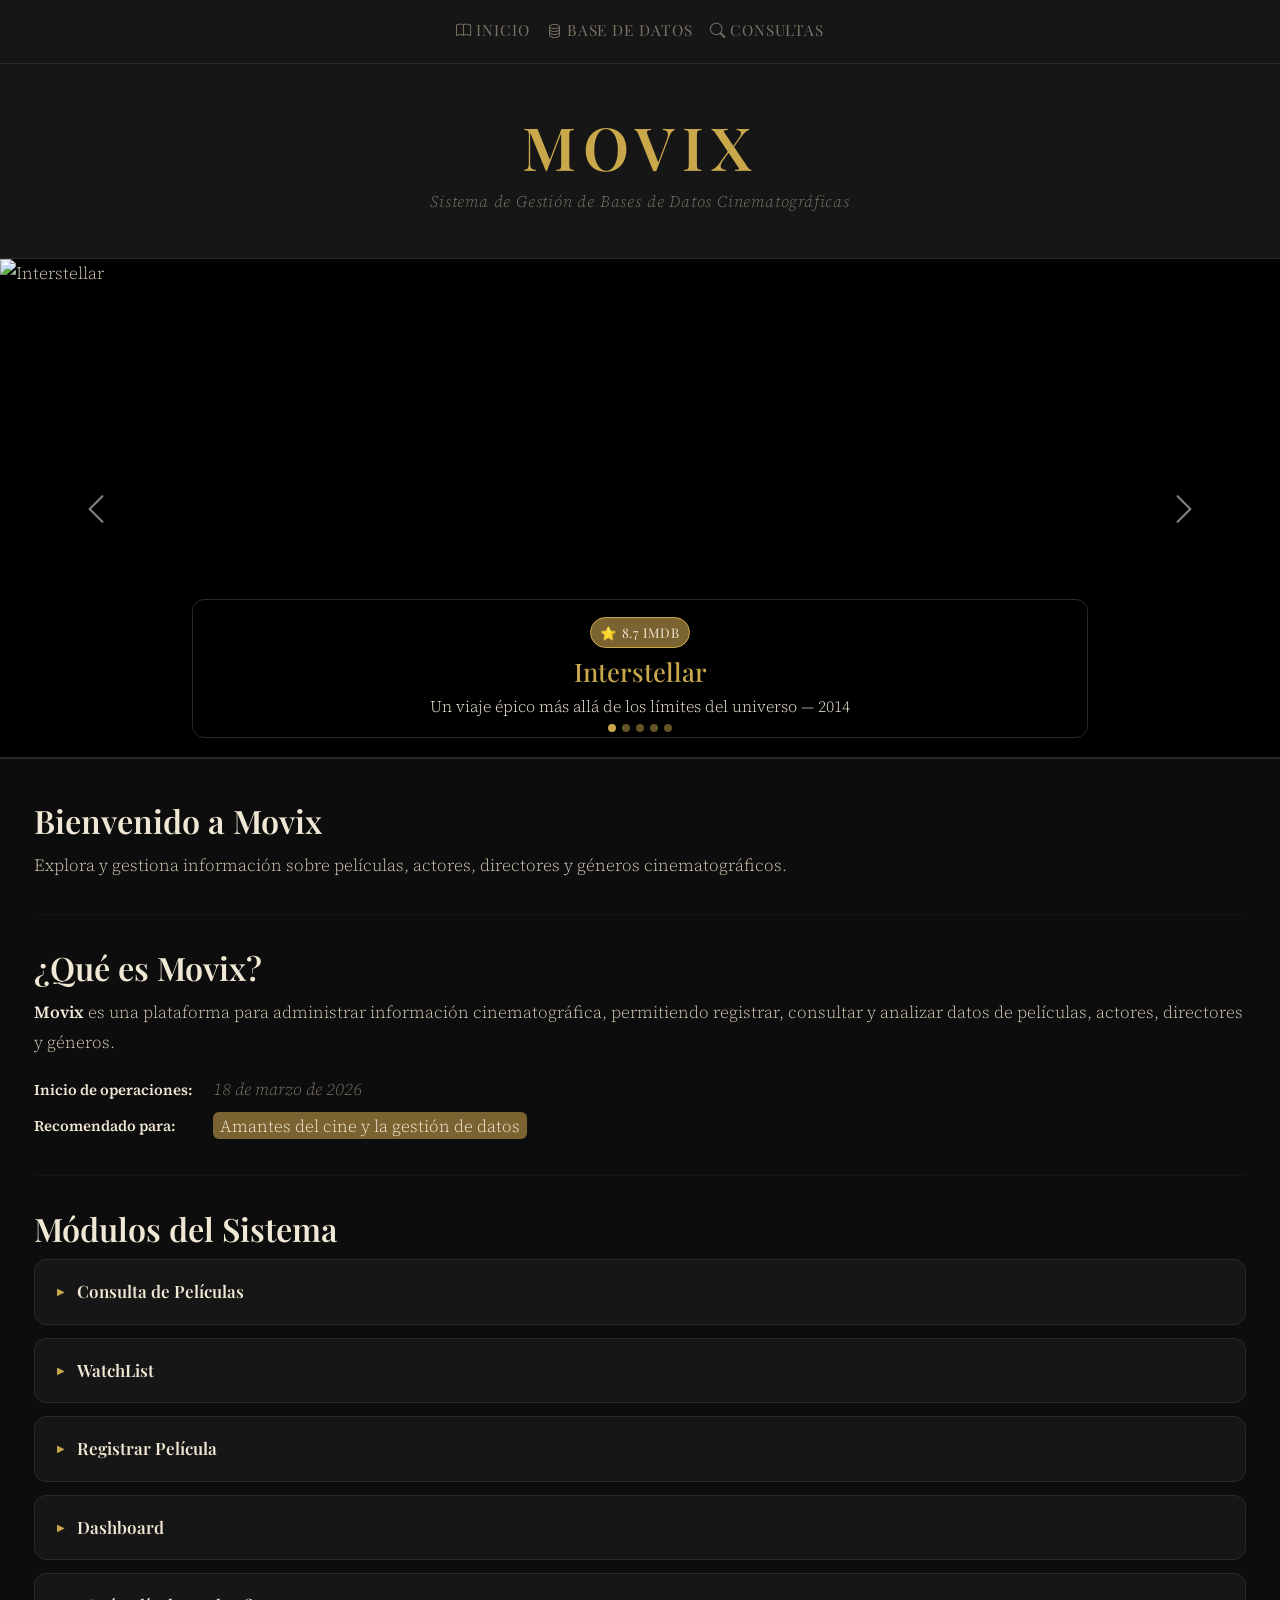
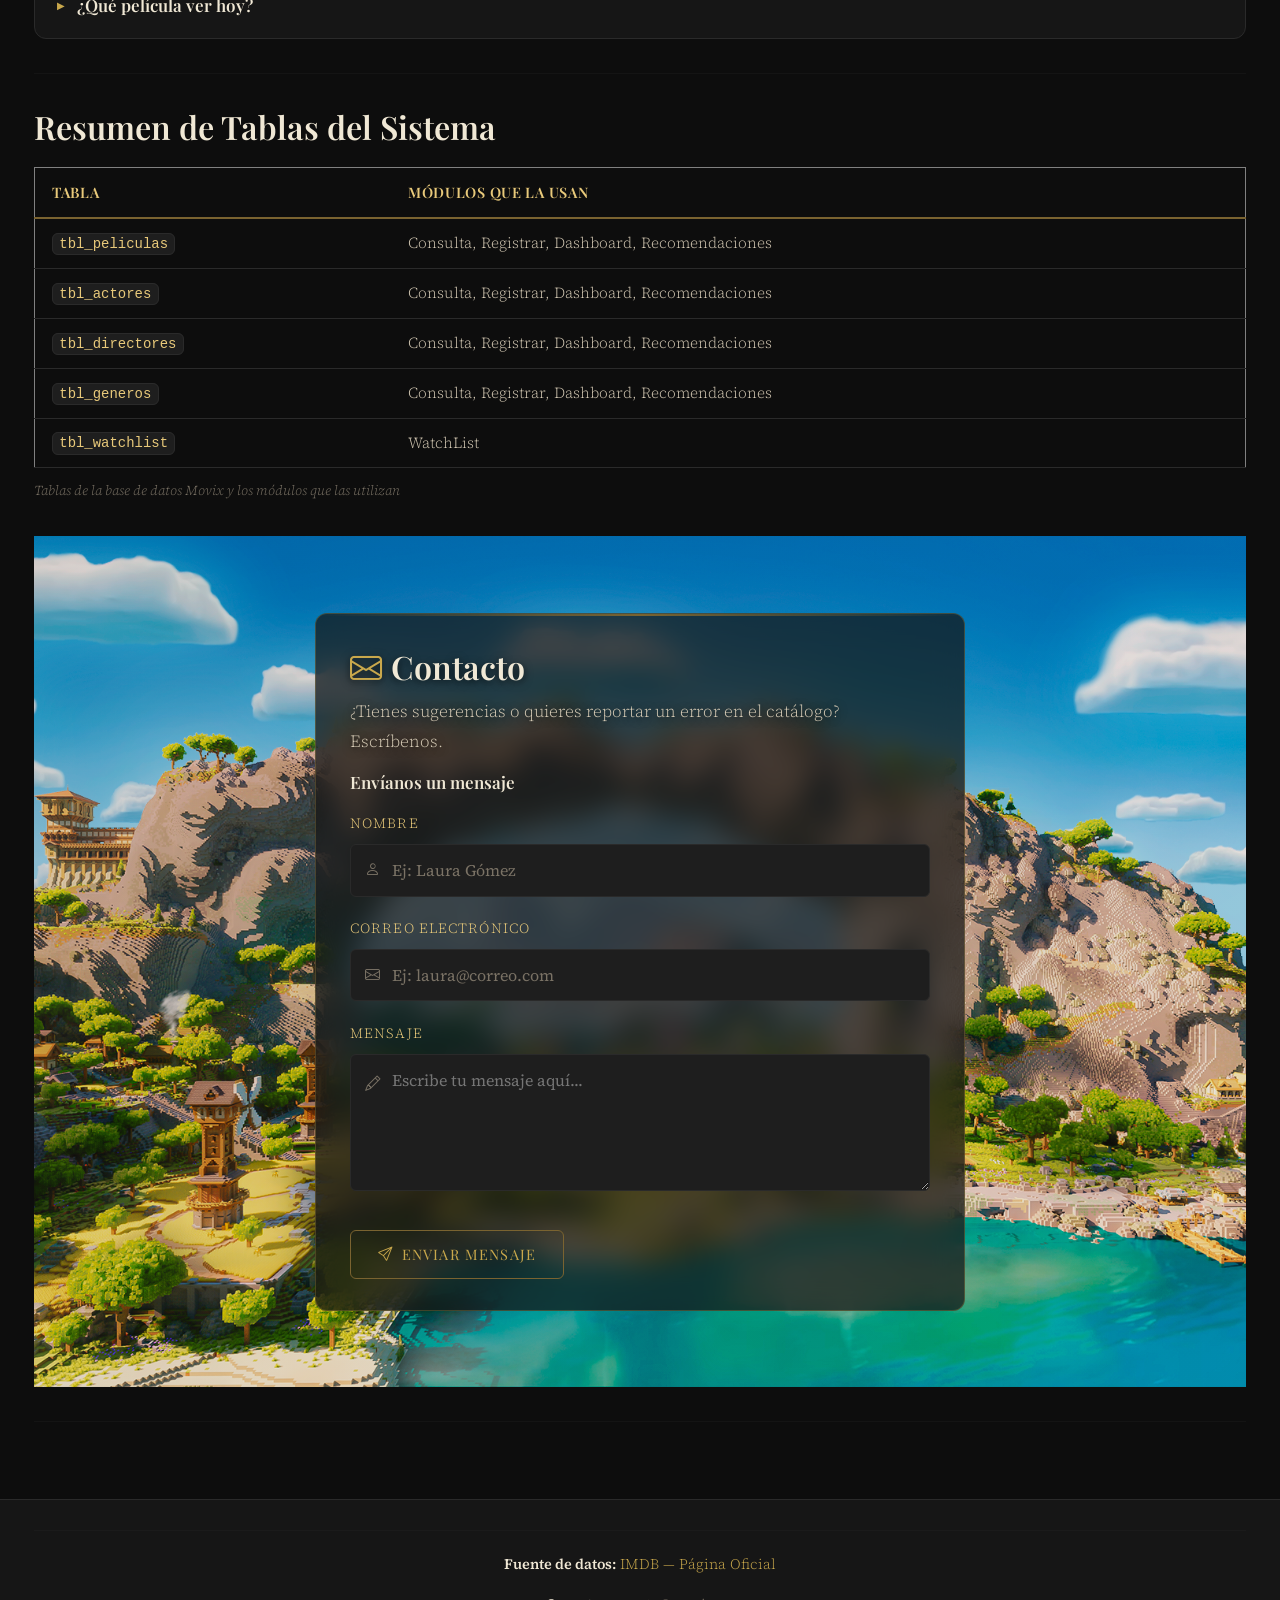
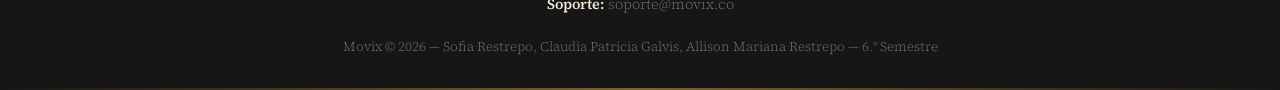
==== commit 54175e53: "arreglos visuales en el carrusel" ====
--- a/portal-bd-movies/index.html
+++ b/portal-bd-movies/index.html
@@ -21,41 +21,59 @@
     </header>
 
     <!-- Carrusel de Bootstrap -->
-    <div id="carouselMovies" class="carousel slide" data-bs-ride="carousel">
+    <div id="carouselMovies" class="carousel slide" data-bs-ride="carousel" data-bs-interval="4500">
         <div class="carousel-indicators">
-            <button type="button" data-bs-target="#carouselMovies" data-bs-slide-to="0" class="active" aria-current="true" aria-label="Slide 1"></button>
-            <button type="button" data-bs-target="#carouselMovies" data-bs-slide-to="1" aria-label="Slide 2"></button>
-            <button type="button" data-bs-target="#carouselMovies" data-bs-slide-to="2" aria-label="Slide 3"></button>
+            <button type="button" data-bs-target="#carouselMovies" data-bs-slide-to="0" class="active"></button>
+            <button type="button" data-bs-target="#carouselMovies" data-bs-slide-to="1"></button>
+            <button type="button" data-bs-target="#carouselMovies" data-bs-slide-to="2"></button>
+            <button type="button" data-bs-target="#carouselMovies" data-bs-slide-to="3"></button>
+            <button type="button" data-bs-target="#carouselMovies" data-bs-slide-to="4"></button>
         </div>
         <div class="carousel-inner">
+
             <div class="carousel-item active">
-                <img src="../img/inter.jpg" class="d-block w-100 carousel-img" alt="The Shawshank Redemption">
+                <img src="../img/inter.jpg" class="d-block w-100 carousel-img" alt="Interstellar">
                 <div class="carousel-caption d-none d-md-block">
+                    <div class="carousel-badge">⭐ 8.7 IMDB</div>
                     <h5>Interstellar</h5>
-                    <p>Uno de los grandes clásicos del cine en nuestra base de datos.</p>
-                </div>
-            </div>
+                    <p>Un viaje épico más allá de los límites del universo — 2014</p>
+                </div>
+            </div>
+
             <div class="carousel-item">
-                <img src="../img/barbie.jpg" class="d-block w-100 carousel-img" alt="The Shawshank Redemption">
+                <img src="../img/barbie.jpg" class="d-block w-100 carousel-img" alt="Barbie">
                 <div class="carousel-caption d-none d-md-block">
+                    <div class="carousel-badge">⭐ 6.9 IMDB</div>
                     <h5>Barbie</h5>
-                    <p>Una de las mejores actrices del cine en nuestra base de datos.</p>
-                </div>
-            </div>
+                    <p>La película que lo tuvo todo — 2023</p>
+                </div>
+            </div>
+
             <div class="carousel-item">
-                <img src="../img/chihiro.jpg" class="d-block w-100 carousel-img" alt="Chihiro">
+                <img src="../img/chihiro.jpg" class="d-block w-100 carousel-img" alt="El viaje de Chihiro">
                 <div class="carousel-caption d-none d-md-block">
-                    <h5>Chihiro</h5>
-                    <p>Una de las mejores películas del cine en nuestra base de datos.</p>
-                </div>
-            </div>
+                    <div class="carousel-badge">⭐ 8.6 IMDB</div>
+                    <h5>El Viaje de Chihiro</h5>
+                    <p>La obra maestra de Hayao Miyazaki — 2001</p>
+                </div>
+            </div>
+
+            <div class="carousel-item">
+                <img src="../img/shawshank.jpg" class="d-block w-100 carousel-img" alt="The Shawshank Redemption">
+                <div class="carousel-caption d-none d-md-block">
+                    <div class="carousel-badge">⭐ 9.3 IMDB</div>
+                    <h5>The Shawshank Redemption</h5>
+                    <p>La #1 en IMDB de todos los tiempos — 1994</p>
+                </div>
+            </div>
+
         </div>
         <button class="carousel-control-prev" type="button" data-bs-target="#carouselMovies" data-bs-slide="prev">
-            <span class="carousel-control-prev-icon" aria-hidden="true"></span>
+            <span class="carousel-control-prev-icon"></span>
             <span class="visually-hidden">Anterior</span>
         </button>
         <button class="carousel-control-next" type="button" data-bs-target="#carouselMovies" data-bs-slide="next">
-            <span class="carousel-control-next-icon" aria-hidden="true"></span>
+            <span class="carousel-control-next-icon"></span>
             <span class="visually-hidden">Siguiente</span>
         </button>
     </div>
--- a/css/estilos.css
+++ b/css/estilos.css
@@ -106,15 +106,14 @@
 }
 
 /* ── Carrusel Custom ───────────────────────────────────────── */
-.carousel-item {
-  background-color: #000;
-}
-
 .carousel-img {
   height: 500px;
   object-fit: cover;
-  object-position: top; /* Ajustar para que se vea la parte superior */
   border-bottom: 2px solid var(--border);
+  object-position: top;
+}
+.carousel-item {
+  background-color: #000;
 }
 
 .carousel-caption {
@@ -129,11 +128,22 @@
   color: var(--gold);
   font-family: var(--font-display);
   font-size: 1.5rem;
-}
-
-.carousel-caption p {
-  color: var(--cream);
-  margin-bottom: 0;
+  margin-bottom: 0.3rem;
+}
+
+.carousel-caption p { color: var(--cream); margin-bottom: 0; font-size: 0.95rem; }
+.carousel-indicators [data-bs-target] { background-color: var(--gold); width: 8px; height: 8px; border-radius: 50%; }
+.carousel-badge {
+  display: inline-block;
+  background: var(--gold-dim);
+  color: var(--cream);
+  font-size: 0.78rem;
+  font-family: var(--font-display);
+  letter-spacing: 0.06em;
+  padding: 0.2em 0.7em;
+  border-radius: 999px;
+  margin-bottom: 0.5rem;
+  border: 1px solid var(--gold);
 }
 
 .carousel-indicators [data-bs-target] {
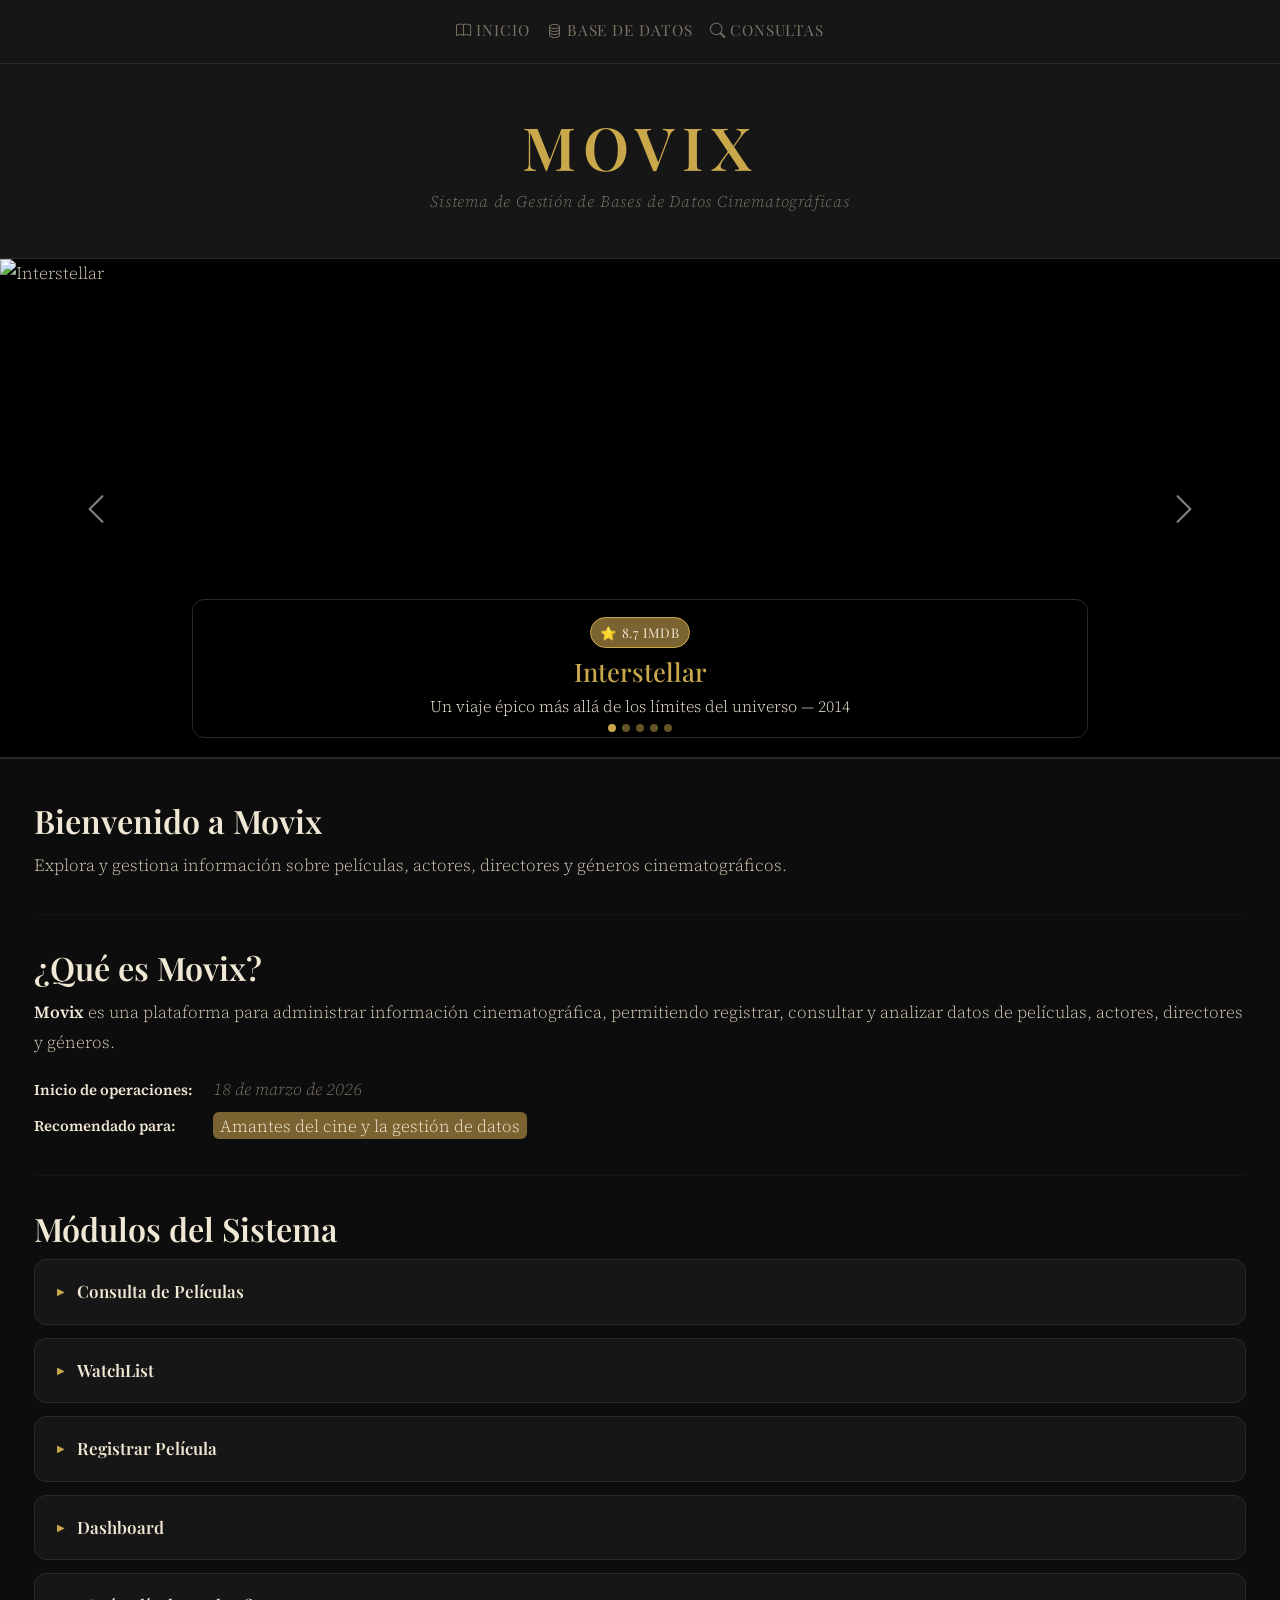
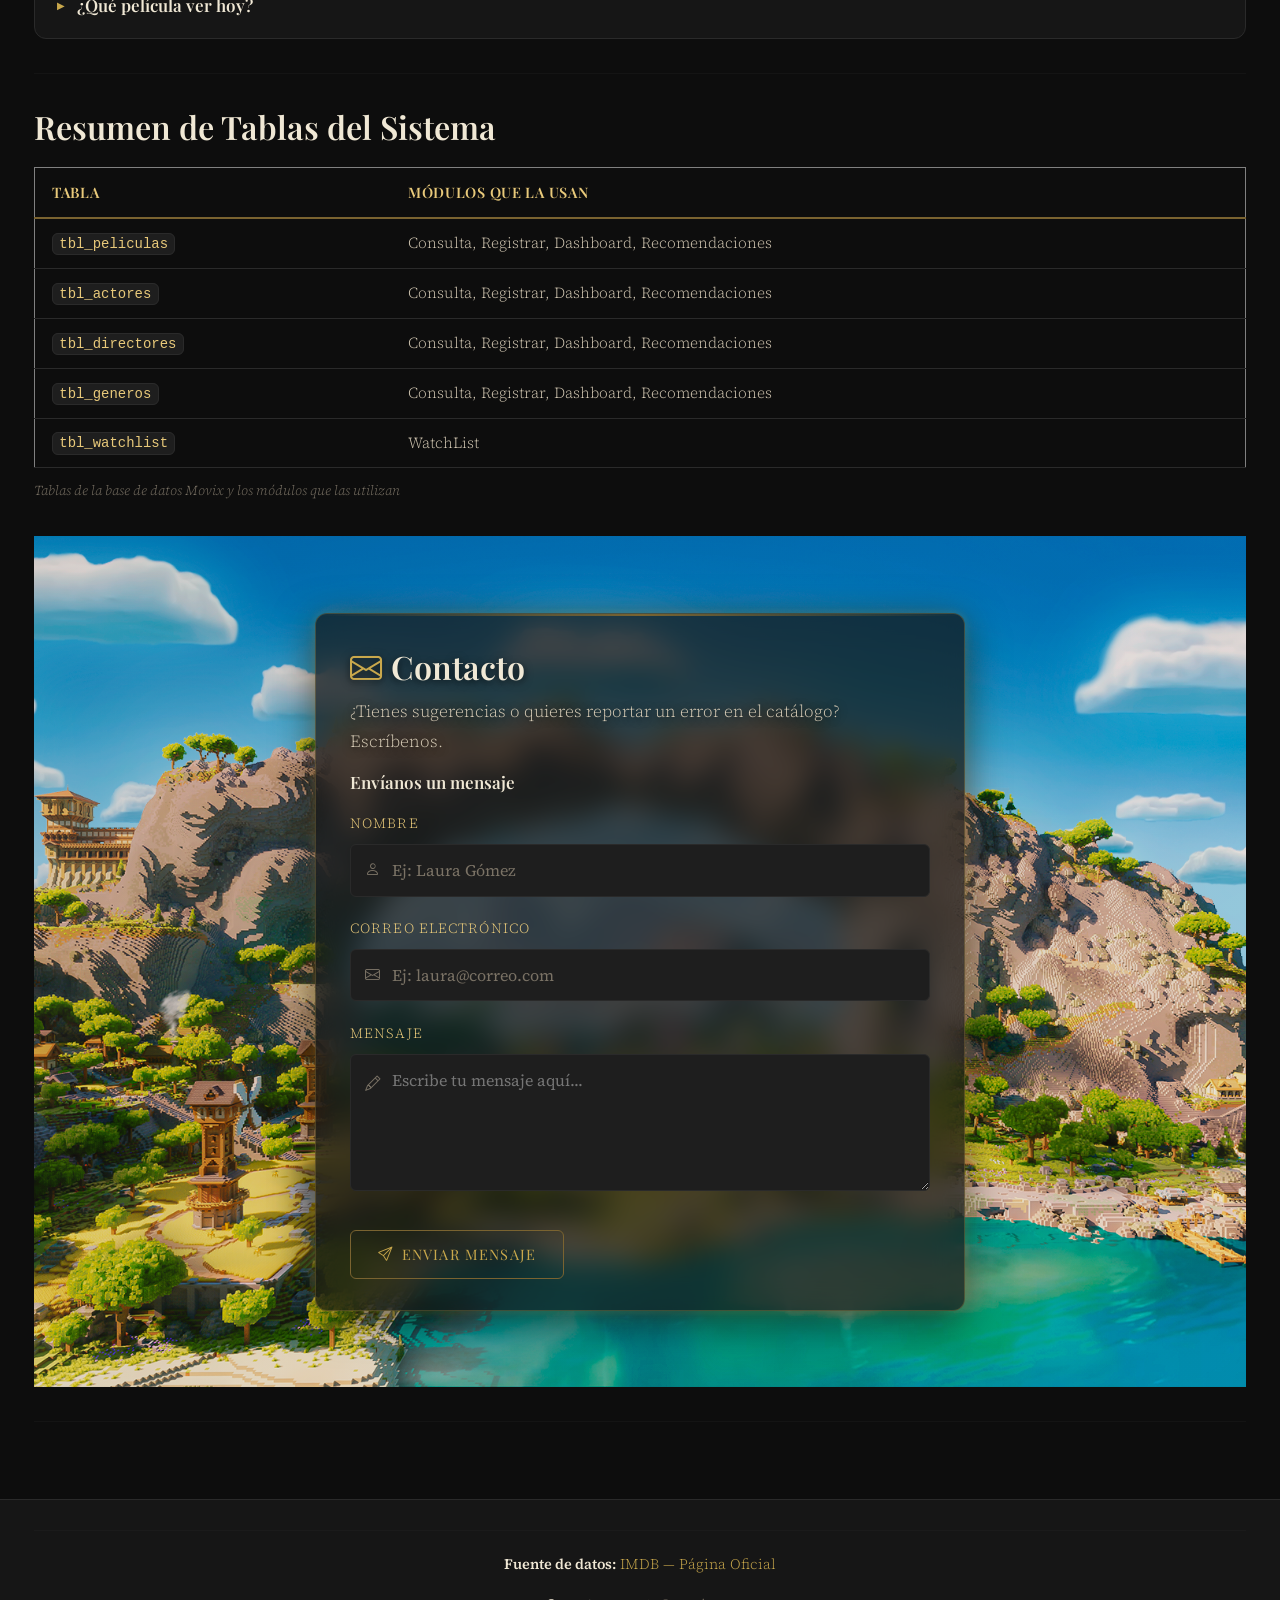
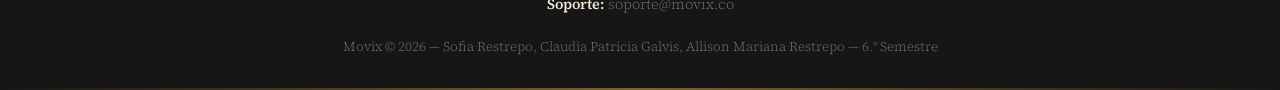
==== commit 39b617e0: "pequena animacion en la seccion de contacto" ====
--- a/portal-bd-movies/index.html
+++ b/portal-bd-movies/index.html
@@ -234,10 +234,9 @@
                 <img src="../img/minecraft.png" alt="" class="contacto-bg-img" aria-hidden="true">
                 <div class="contacto-overlay"></div>
 
-                <div class="contacto-inner">
-                    
-
-                    <div class="form-card contacto-card">
+                <div class="contacto-inner animar">
+
+                    <div class="form-card contacto-card animar">
 
                         <h2 id="contacto-titulo">
                             <i class="bi bi-envelope me-2" style="color:var(--gold);"></i>Contacto
@@ -246,7 +245,7 @@
 
                         
                         <h3 class="form-card-title">Envíanos un mensaje</h3>
-                        <form class="form-card-body">
+                        <form class="form-card-body" id="form-contacto">
                             <div class="form-group">
                                 <label for="contacto-nombre">Nombre</label>
                                 <div class="input-icon-wrap">
--- a/css/estilos.css
+++ b/css/estilos.css
@@ -484,6 +484,25 @@
   scroll-margin-top: 40vh;
 }
 
+.table-index { margin: 1.2rem 0 1.8rem; }
+.table-index-label { color: var(--text-muted); font-size: 0.88rem; margin-bottom: 0.7rem; }
+.table-index-pills { display: flex; flex-wrap: wrap; gap: 0.5rem; }
+.table-pill {
+  display: inline-flex; align-items: center;
+  background: var(--surface);
+  border: 1px solid var(--border);
+  color: var(--text);
+  font-family: var(--font-display);
+  font-size: 0.82rem;
+  padding: 0.35em 0.9em;
+  border-radius: 999px;
+  transition: background var(--transition), border-color var(--transition), color var(--transition);
+  text-decoration: none;
+}
+.table-pill:hover { background: var(--surface-2); border-color: var(--gold-dim); color: var(--gold); text-decoration: none; }
+.table-pill-gold { border-color: var(--gold-dim); color: var(--gold); }
+.table-pill-gold:hover { background: rgba(201,168,76,0.1); }
+
 /* ── Scrollbar de tablas ─────────────────────────────────────── */
 table::-webkit-scrollbar {
   height: 6px;
@@ -567,6 +586,10 @@
   border-color: rgba(201, 168, 76, 0.25) !important;
   max-width: 650px;
   width: 100%;
+  box-shadow: 
+  0 0 10px rgba(201,168,76,0.2),
+  0 0 30px rgba(201,168,76,0.15),
+  0 10px 40px rgba(0,0,0,0.6);
 }
 
 .contacto-card label {
@@ -575,4 +598,22 @@
   letter-spacing: 0.08em;
   text-transform: uppercase;
 
+}
+/*animacion scroll contacto*/
+.animar {
+  opacity: 0;
+  transform: translateY(60px);
+  transition: opacity 0.9s ease, transform 0.9s ease;
+}
+
+.animar.visible {
+  opacity: 1;
+  transform: translateY(0);
+}
+
+/* efecto pro al pasar el mouse */
+.contacto-card:hover {
+  box-shadow: 0 15px 50px rgba(201,168,76,0.2);
+  transform: translateY(-5px);
+  transition: all 0.3s ease;
 }
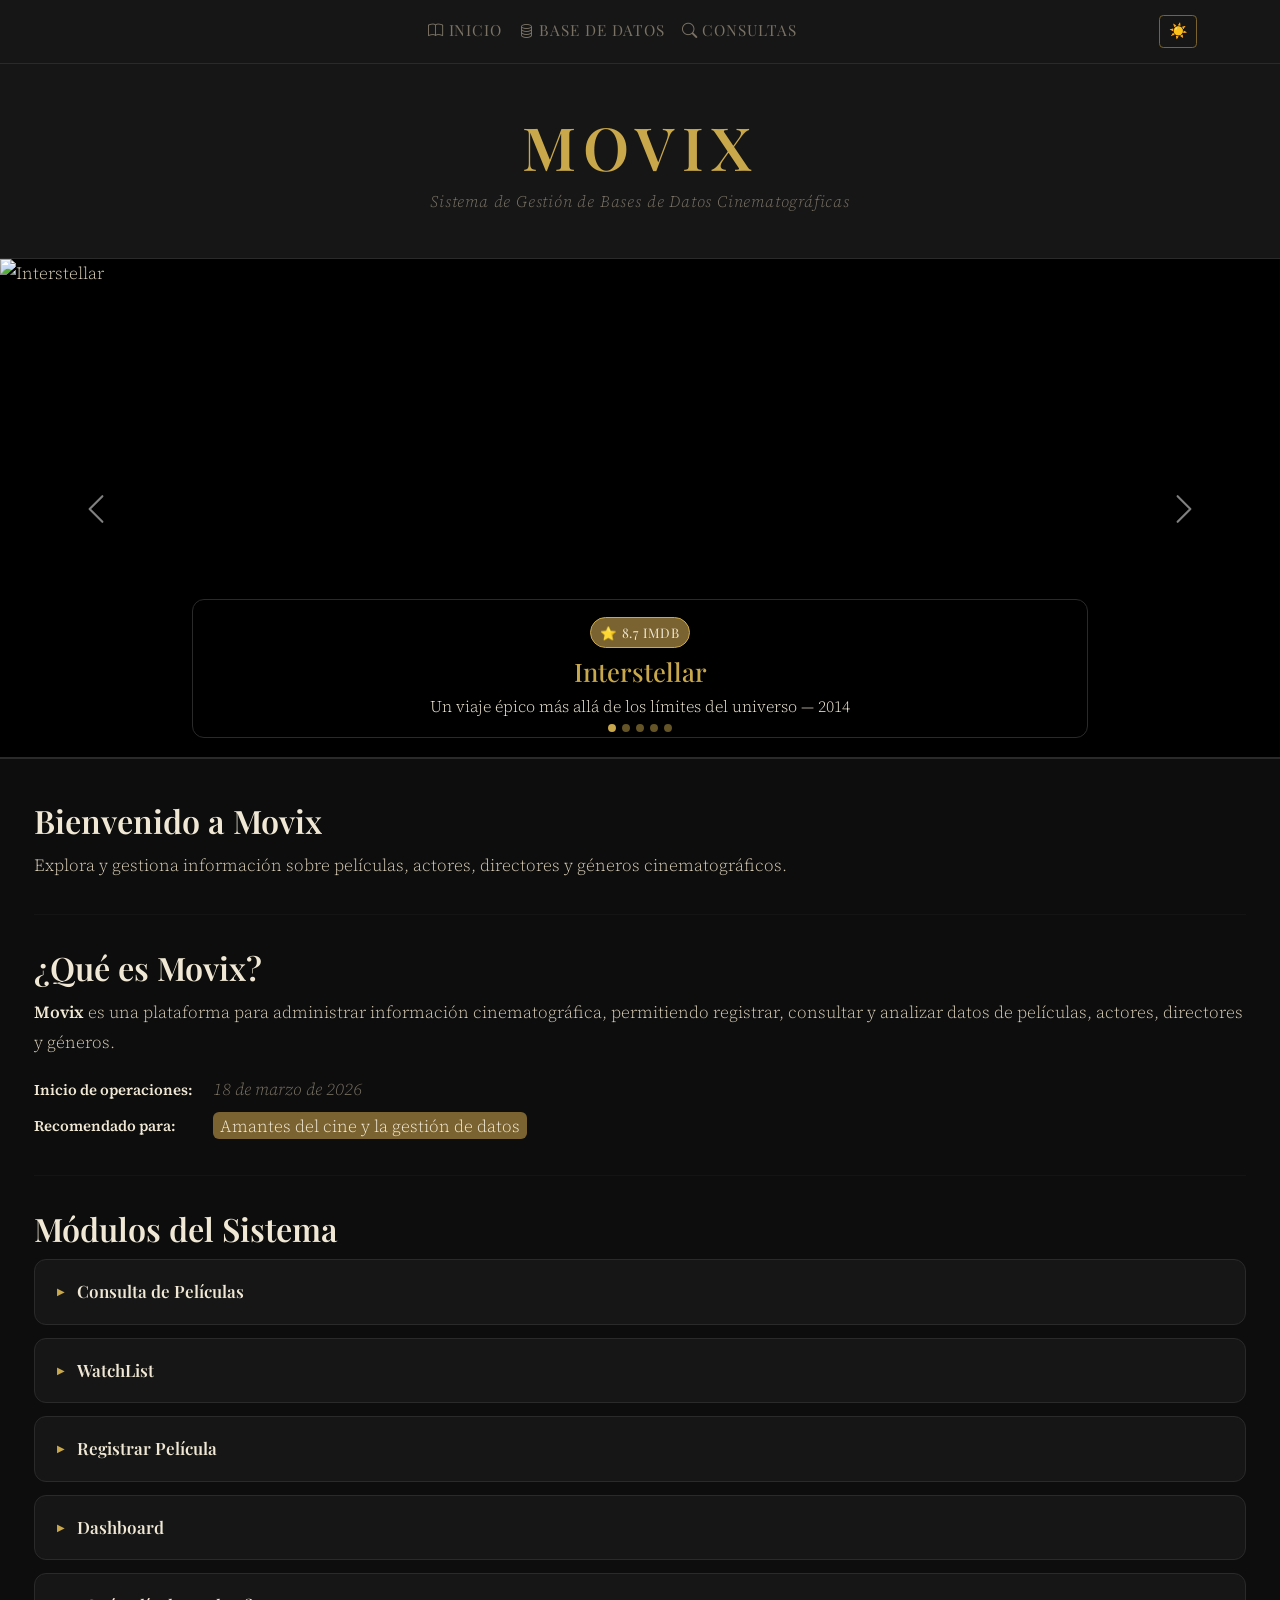
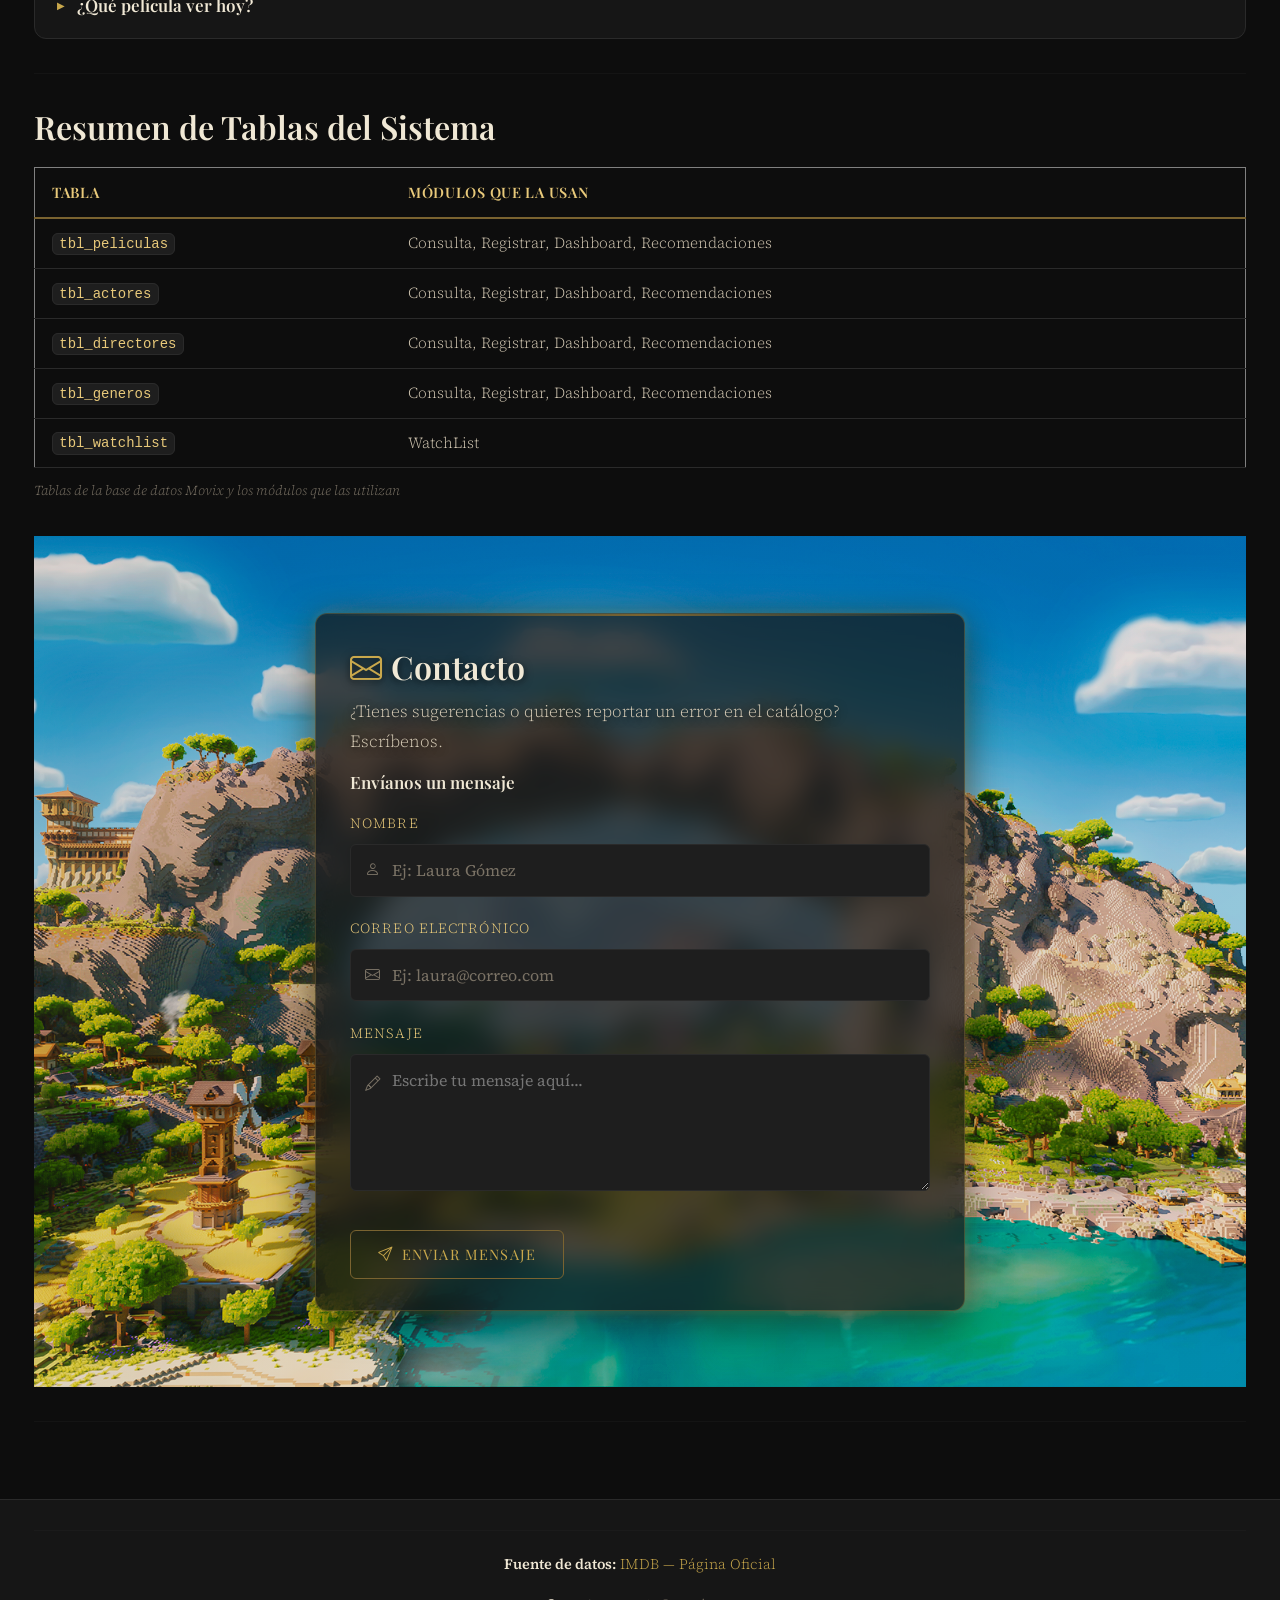
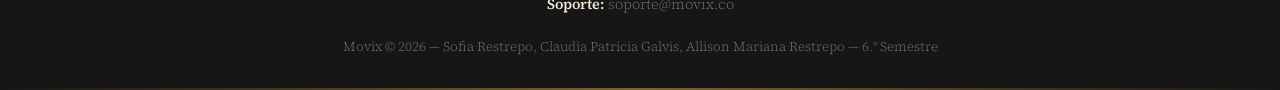
==== commit 3fb3f395: "Boton para cambiar la pagina de oscuro a claro y de claro a oscuro" ====
--- a/portal-bd-movies/index.html
+++ b/portal-bd-movies/index.html
@@ -99,6 +99,9 @@
                 <a class="nav-link" href="formulario.html"><i class="bi bi-search me-1"></i>Consultas</a>
                 </li>
             </ul>
+            <button id="toggle-theme" class="btn btn-sm ms-3" style="color: var(--gold); border: 1px solid var(--gold-dim);">
+                🌙 / ☀️
+            </button>
             </div>
 
         </div>
--- a/css/estilos.css
+++ b/css/estilos.css
@@ -616,4 +616,19 @@
   box-shadow: 0 15px 50px rgba(201,168,76,0.2);
   transform: translateY(-5px);
   transition: all 0.3s ease;
+}
+/*-----------Activar modo claro--------------------*/
+body.light-mode {
+  --bg: #f5f5f5;
+  --surface: #ffffff;
+  --surface-2: #eeeeee;
+  --border: #dddddd;
+
+  --text: #222;
+  --text-muted: #555;
+  --cream: #111;
+
+  --gold: #b8963f;
+  --gold-light: #d4b35a;
+  --gold-dim: #a0842f;
 }
